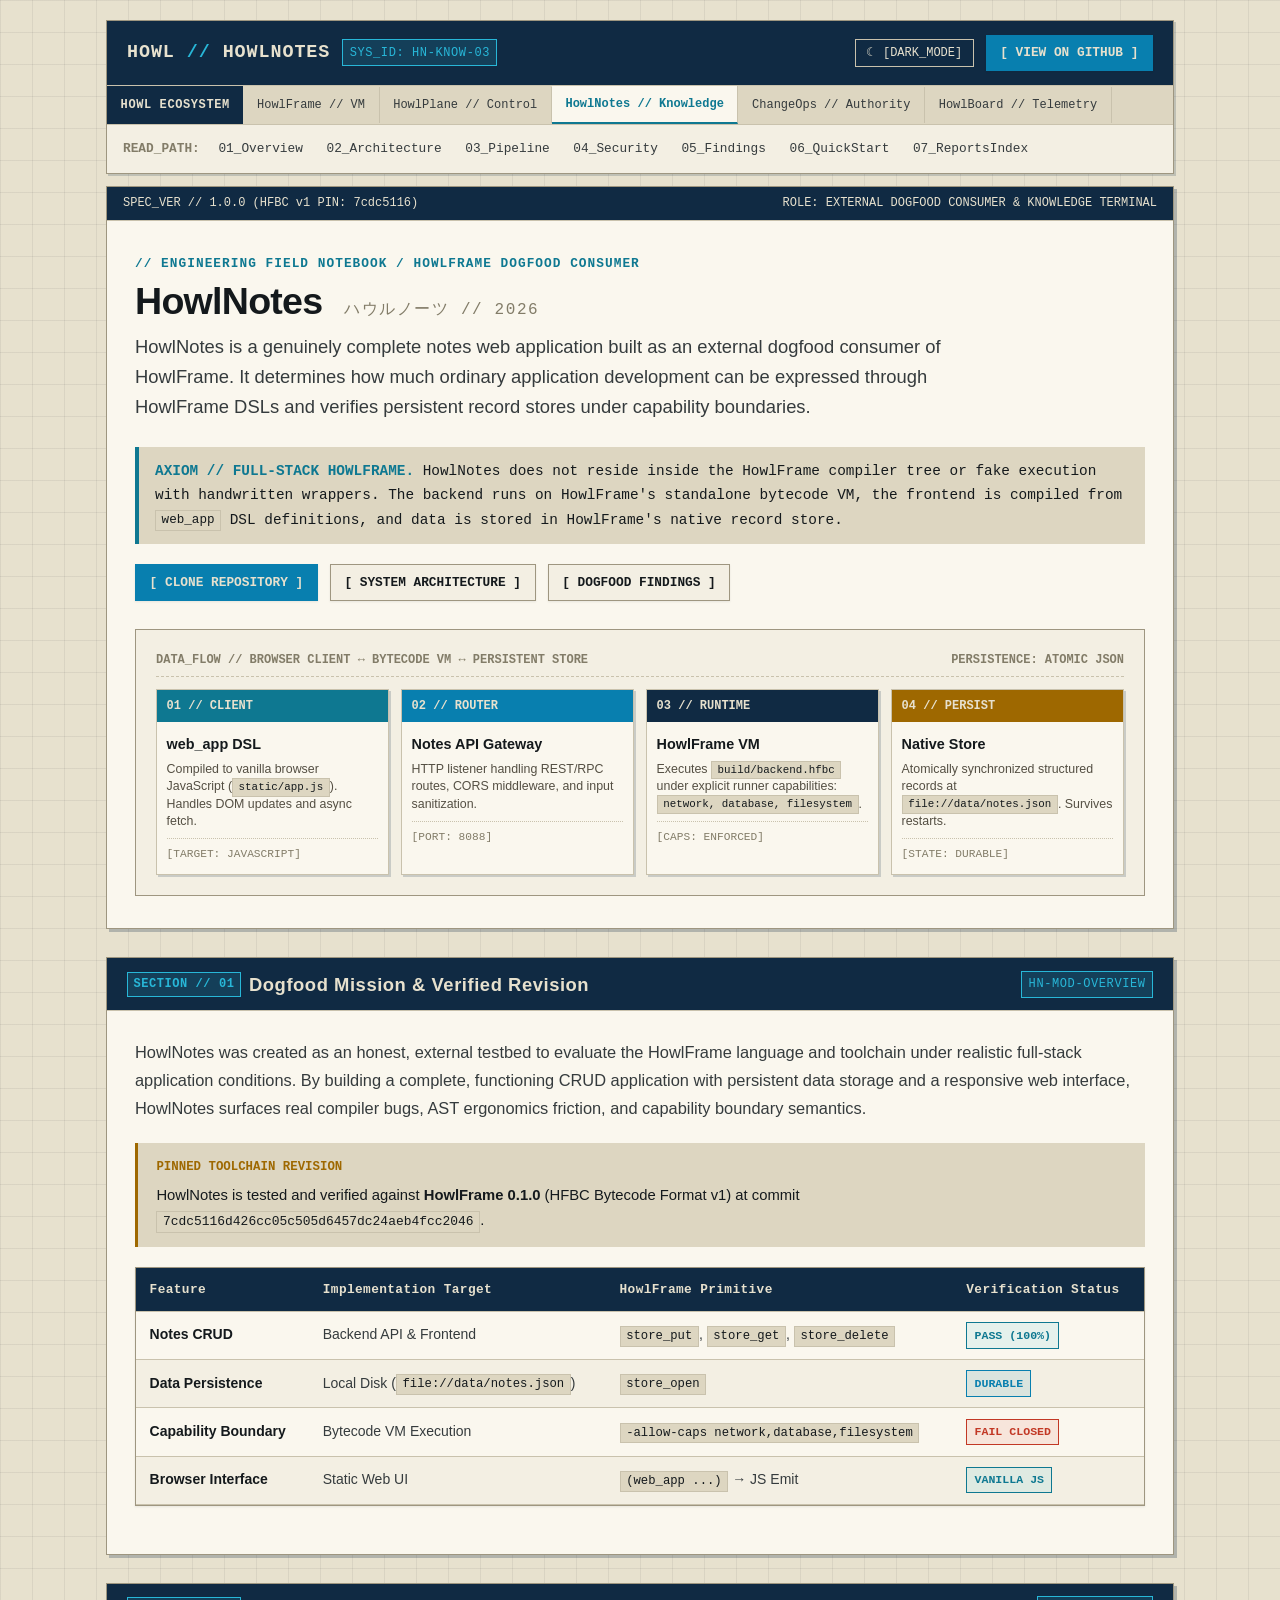
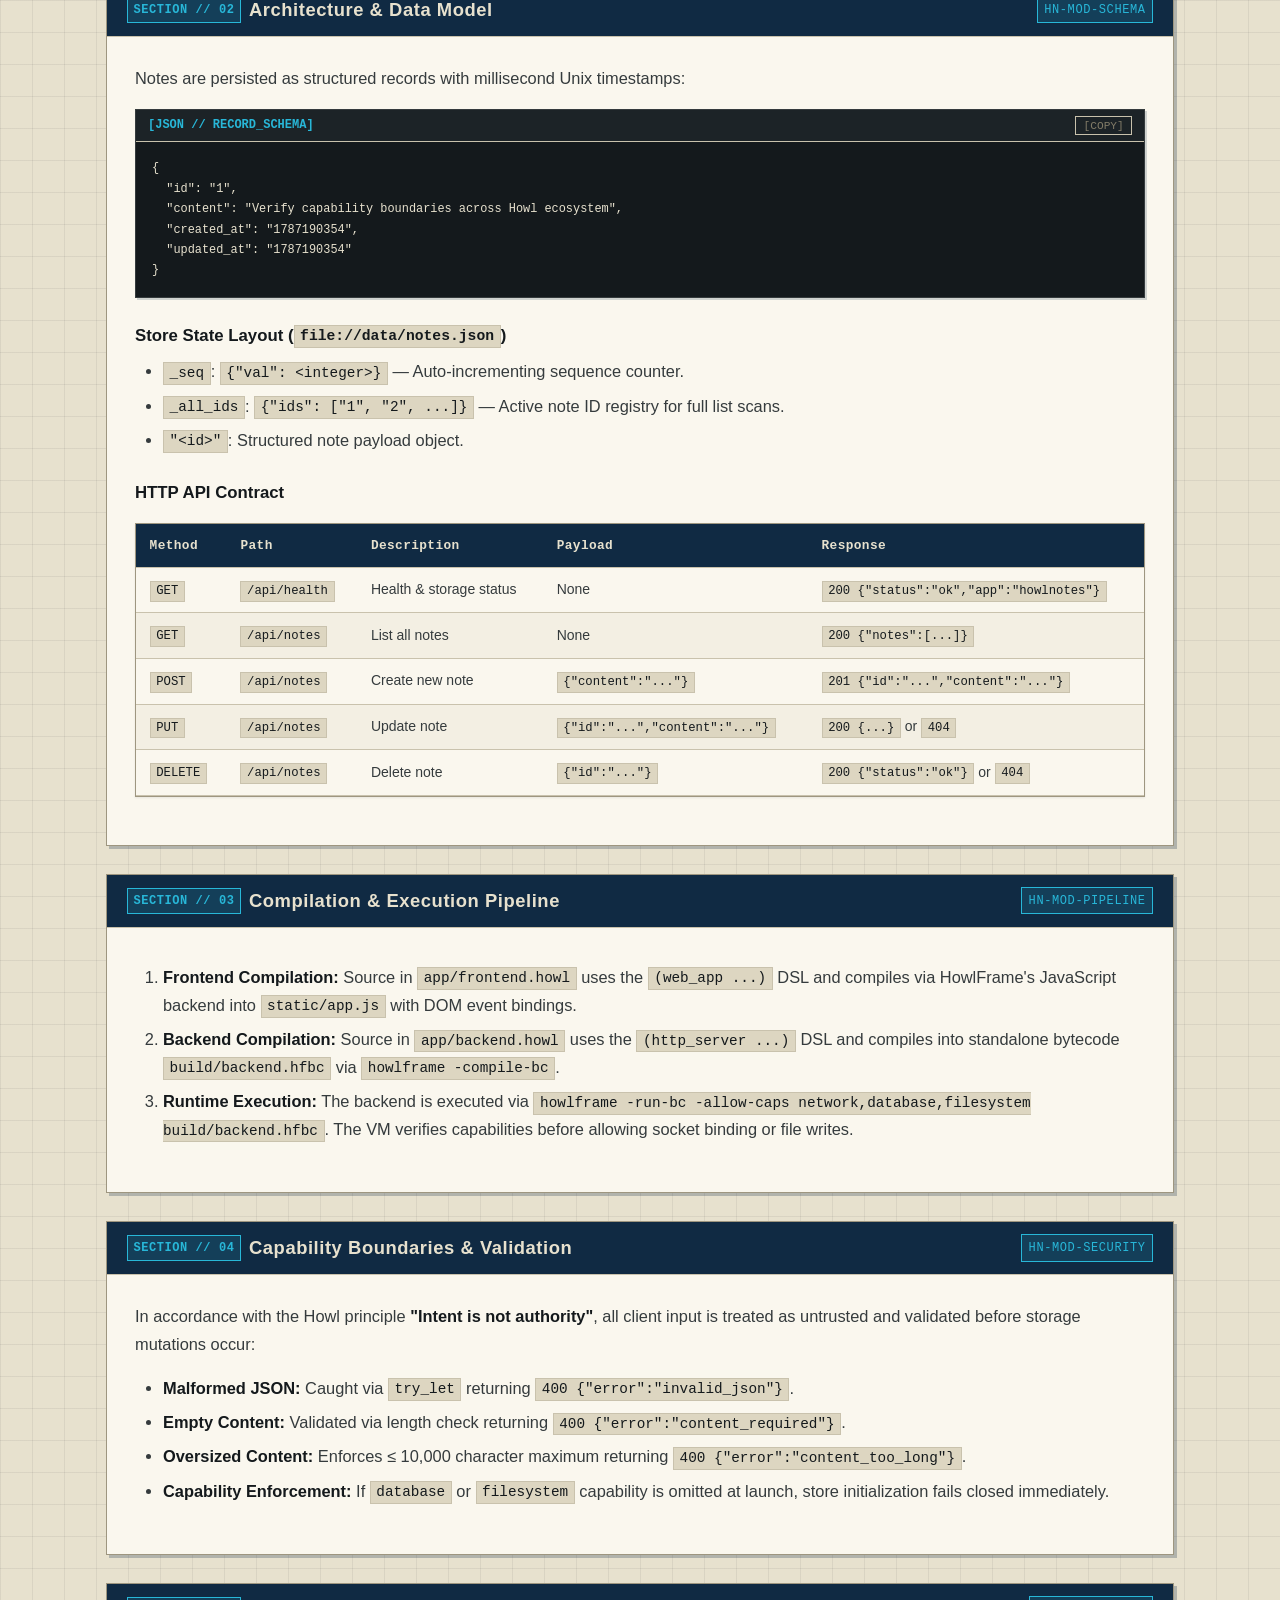
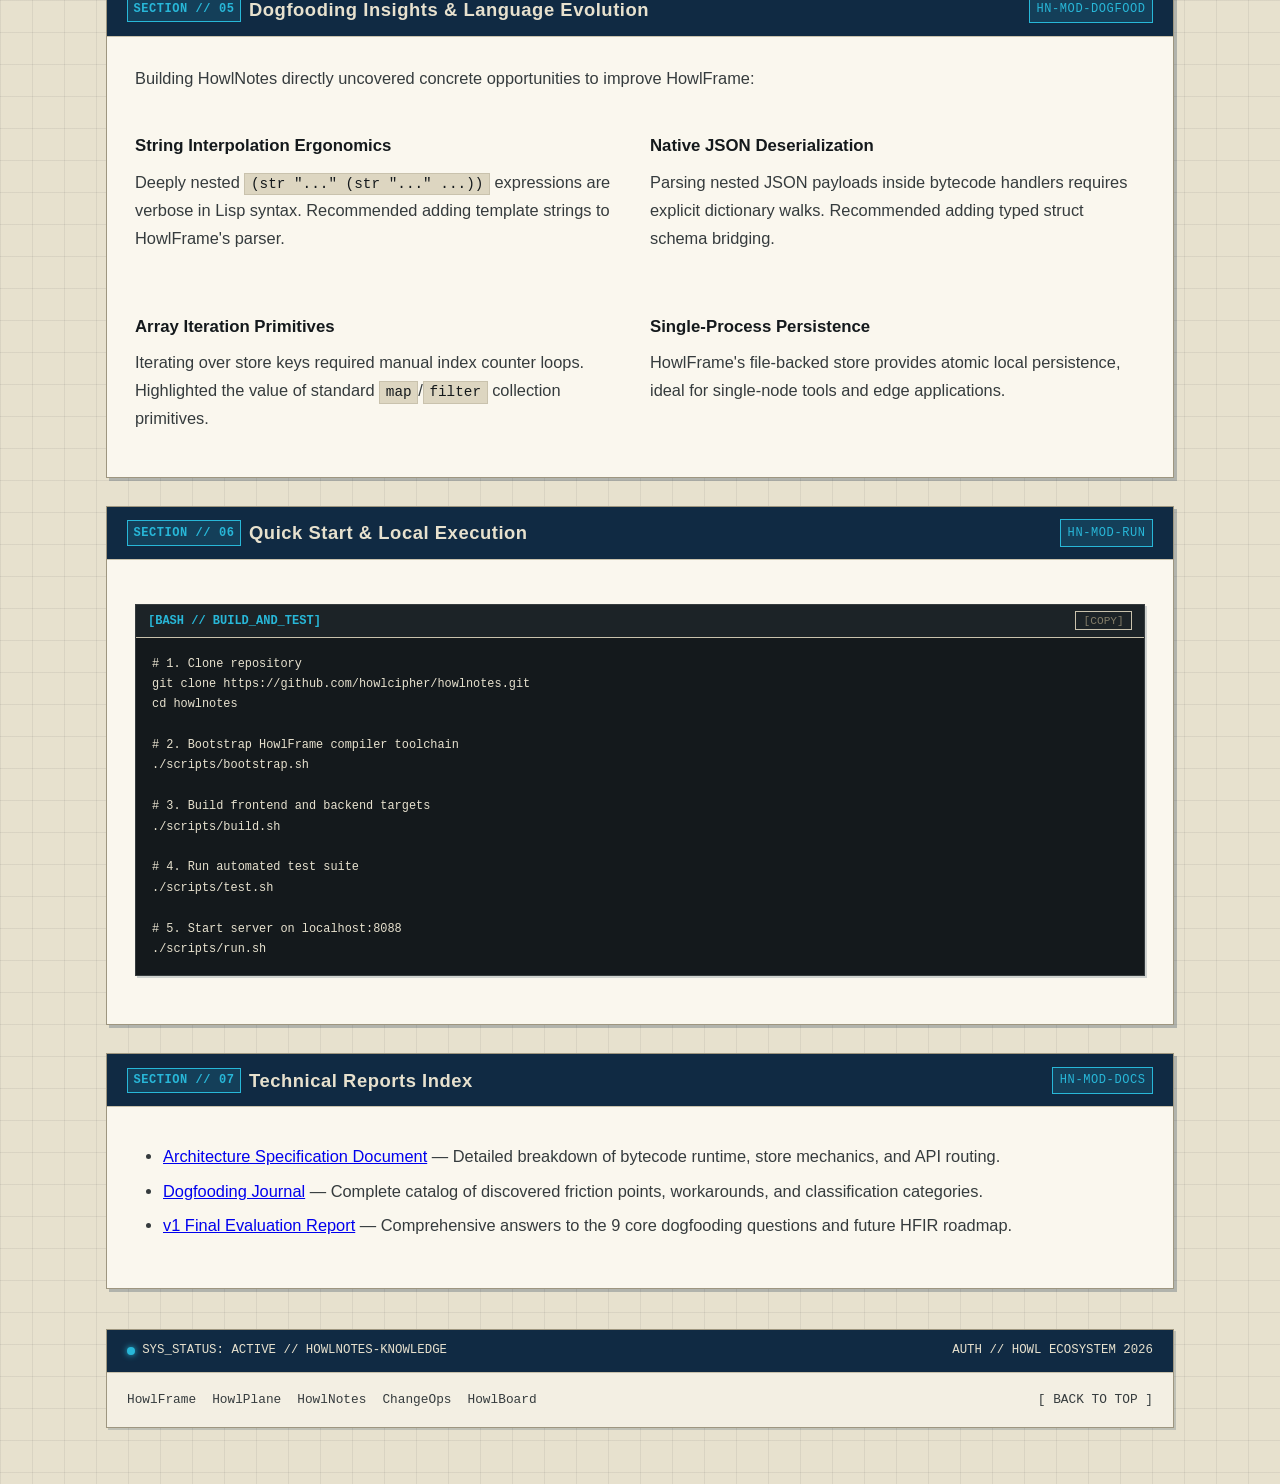
==== docs/index.html @ 86e612a3 "feat(pages): introduce documentation site and social preview with shared visual system" ====
<!DOCTYPE html>
<html lang="en">
<head>
    <meta charset="UTF-8">
    <meta name="viewport" content="width=device-width, initial-scale=1">
    <meta name="description" content="HowlNotes is a complete full-stack notes web application built as an external dogfood consumer of HowlFrame, verifying browser compilation and native persistent record stores.">
    <link rel="canonical" href="https://howlcipher.github.io/howlnotes/">

    <!-- Open Graph Metadata -->
    <meta property="og:type" content="website">
    <meta property="og:site_name" content="HowlNotes">
    <meta property="og:title" content="HowlNotes | Knowledge Notebook &amp; Dogfood Consumer">
    <meta property="og:description" content="A complete full-stack notes web application proving HowlFrame capability boundaries, browser compilation, and native state persistence.">
    <meta property="og:url" content="https://howlcipher.github.io/howlnotes/">
    <meta property="og:image" content="https://howlcipher.github.io/howlnotes/social-preview.png">
    <meta property="og:image:width" content="1200">
    <meta property="og:image:height" content="630">
    <meta property="og:image:alt" content="HowlNotes architecture and knowledge card preview">

    <!-- Twitter Card Metadata -->
    <meta name="twitter:card" content="summary_large_image">
    <meta name="twitter:title" content="HowlNotes | Knowledge Notebook &amp; Dogfood Consumer">
    <meta name="twitter:description" content="A complete full-stack notes web application proving HowlFrame capability boundaries, browser compilation, and native state persistence.">
    <meta name="twitter:image" content="https://howlcipher.github.io/howlnotes/social-preview.png">
    <meta name="twitter:image:alt" content="HowlNotes architecture and knowledge card preview">

    <title>HowlNotes | Knowledge Notebook &amp; HowlFrame Dogfood Consumer</title>
    <link rel="stylesheet" href="style.css">
    <link rel="icon" type="image/svg+xml" href="favicon.svg">
    <link rel="alternate icon" type="image/png" href="favicon.png">
</head>
<body>
    <a class="skip-link" href="#main-content">Skip to main content</a>

    <div class="layout-container">
        <!-- Site Header -->
        <header class="site-header">
            <div class="header-top">
                <div class="header-brand">
                    <a href="https://howlcipher.github.io/howlnotes/" class="brand-sig">HOWL <span>//</span> HOWLNOTES</a>
                    <span class="subsystem-tag">SYS_ID: HN-KNOW-03</span>
                </div>
                <div class="header-actions">
                    <button id="theme-toggle" class="btn-theme-toggle" type="button" aria-pressed="false">
                        <span aria-hidden="true">☾</span> [DARK_MODE]
                    </button>
                    <a href="https://github.com/howlcipher/howlnotes" class="btn-tech btn-tech-primary" target="_blank" rel="noreferrer">
                        [ VIEW ON GITHUB ]
                    </a>
                </div>
            </div>

            <!-- Ecosystem Navigation Strip -->
            <div class="howl-ecosystem-bar" aria-label="Howl Ecosystem Navigation">
                <div class="eco-label">HOWL ECOSYSTEM</div>
                <nav class="eco-nav">
                    <a href="https://howlcipher.github.io/howlframe/" class="eco-link">HowlFrame // VM</a>
                    <a href="https://howlcipher.github.io/howlplane/" class="eco-link">HowlPlane // Control</a>
                    <a href="https://howlcipher.github.io/howlnotes/" class="eco-link active" aria-current="page">HowlNotes // Knowledge</a>
                    <a href="https://howlcipher.github.io/changeops/" class="eco-link">ChangeOps // Authority</a>
                    <a href="https://howlcipher.github.io/howlboard/" class="eco-link">HowlBoard // Telemetry</a>
                </nav>
            </div>

            <!-- In-Page Section Navigation -->
            <nav class="section-nav" aria-label="Page sections">
                <span class="section-nav-label">READ_PATH:</span>
                <a href="#overview">01_Overview</a>
                <a href="#architecture">02_Architecture</a>
                <a href="#pipeline">03_Pipeline</a>
                <a href="#security">04_Security</a>
                <a href="#dogfood">05_Findings</a>
                <a href="#quickstart">06_QuickStart</a>
                <a href="#reports">07_ReportsIndex</a>
            </nav>
        </header>

        <!-- Main Content Surface -->
        <main id="main-content">
            <!-- Hero Panel -->
            <section class="hero-panel" aria-labelledby="main-title">
                <div class="hero-banner">
                    <span>SPEC_VER // 1.0.0 (HFBC v1 PIN: 7cdc5116)</span>
                    <span>ROLE: EXTERNAL DOGFOOD CONSUMER &amp; KNOWLEDGE TERMINAL</span>
                </div>
                <div class="hero-body">
                    <div class="hero-header-block">
                        <p class="hero-kicker">// engineering field notebook / howlframe dogfood consumer</p>
                        <h1 id="main-title" class="hero-title">HowlNotes <span class="jp-sub">ハウルノーツ // 2026</span></h1>
                        <p class="hero-lead">
                            HowlNotes is a genuinely complete notes web application built as an external dogfood consumer of HowlFrame. It determines how much ordinary application development can be expressed through HowlFrame DSLs and verifies persistent record stores under capability boundaries.
                        </p>
                    </div>

                    <div class="axiom-card" role="region" aria-label="Core Philosophy">
                        <strong>AXIOM // FULL-STACK HOWLFRAME.</strong> HowlNotes does not reside inside the HowlFrame compiler tree or fake execution with handwritten wrappers. The backend runs on HowlFrame's standalone bytecode VM, the frontend is compiled from <code>web_app</code> DSL definitions, and data is stored in HowlFrame's native record store.
                    </div>

                    <div class="hero-actions">
                        <a href="https://github.com/howlcipher/howlnotes" class="btn-tech btn-tech-primary" target="_blank" rel="noreferrer">
                            [ CLONE REPOSITORY ]
                        </a>
                        <a href="#architecture" class="btn-tech">
                            [ SYSTEM ARCHITECTURE ]
                        </a>
                        <a href="#dogfood" class="btn-tech">
                            [ DOGFOOD FINDINGS ]
                        </a>
                    </div>

                    <!-- Hero Architecture Diagram -->
                    <div class="hero-diagram-wrap" aria-label="HowlNotes Full-Stack Architecture">
                        <div class="diagram-header">
                            <span>DATA_FLOW // BROWSER CLIENT ↔ BYTECODE VM ↔ PERSISTENT STORE</span>
                            <span>PERSISTENCE: ATOMIC JSON</span>
                        </div>
                        <div class="signal-grid">
                            <div class="notebook-step step-client">
                                <div class="nb-header">01 // CLIENT</div>
                                <div class="nb-body">
                                    <div class="nb-title">web_app DSL</div>
                                    <div class="nb-desc">Compiled to vanilla browser JavaScript (<code>static/app.js</code>). Handles DOM updates and async fetch.</div>
                                    <div class="nb-tag">[TARGET: JAVASCRIPT]</div>
                                </div>
                            </div>
                            <div class="notebook-step step-router">
                                <div class="nb-header">02 // ROUTER</div>
                                <div class="nb-body">
                                    <div class="nb-title">Notes API Gateway</div>
                                    <div class="nb-desc">HTTP listener handling REST/RPC routes, CORS middleware, and input sanitization.</div>
                                    <div class="nb-tag">[PORT: 8088]</div>
                                </div>
                            </div>
                            <div class="notebook-step step-runtime">
                                <div class="nb-header">03 // RUNTIME</div>
                                <div class="nb-body">
                                    <div class="nb-title">HowlFrame VM</div>
                                    <div class="nb-desc">Executes <code>build/backend.hfbc</code> under explicit runner capabilities: <code>network, database, filesystem</code>.</div>
                                    <div class="nb-tag">[CAPS: ENFORCED]</div>
                                </div>
                            </div>
                            <div class="notebook-step step-store">
                                <div class="nb-header">04 // PERSIST</div>
                                <div class="nb-body">
                                    <div class="nb-title">Native Store</div>
                                    <div class="nb-desc">Atomically synchronized structured records at <code>file://data/notes.json</code>. Survives restarts.</div>
                                    <div class="nb-tag">[STATE: DURABLE]</div>
                                </div>
                            </div>
                        </div>
                    </div>
                </div>
            </section>

            <!-- 01 Overview -->
            <section id="overview" class="tech-panel">
                <div class="tech-header">
                    <h2><span class="sec-id">SECTION // 01</span> Dogfood Mission &amp; Verified Revision</h2>
                    <span class="subsystem-tag">HN-MOD-OVERVIEW</span>
                </div>
                <div class="tech-body">
                    <p>
                        HowlNotes was created as an honest, external testbed to evaluate the HowlFrame language and toolchain under realistic full-stack application conditions. By building a complete, functioning CRUD application with persistent data storage and a responsive web interface, HowlNotes surfaces real compiler bugs, AST ergonomics friction, and capability boundary semantics.
                    </p>

                    <div class="side-note">
                        <div class="side-note-title">Pinned Toolchain Revision</div>
                        HowlNotes is tested and verified against <strong>HowlFrame 0.1.0</strong> (HFBC Bytecode Format v1) at commit <code>7cdc5116d426cc05c505d6457dc24aeb4fcc2046</code>.
                    </div>

                    <div class="table-wrap">
                        <table>
                            <thead>
                                <tr>
                                    <th>Feature</th>
                                    <th>Implementation Target</th>
                                    <th>HowlFrame Primitive</th>
                                    <th>Verification Status</th>
                                </tr>
                            </thead>
                            <tbody>
                                <tr>
                                    <td><strong>Notes CRUD</strong></td>
                                    <td>Backend API &amp; Frontend</td>
                                    <td><code>store_put</code>, <code>store_get</code>, <code>store_delete</code></td>
                                    <td><span class="chip chip-pass">PASS (100%)</span></td>
                                </tr>
                                <tr>
                                    <td><strong>Data Persistence</strong></td>
                                    <td>Local Disk (<code>file://data/notes.json</code>)</td>
                                    <td><code>store_open</code></td>
                                    <td><span class="chip chip-allow">DURABLE</span></td>
                                </tr>
                                <tr>
                                    <td><strong>Capability Boundary</strong></td>
                                    <td>Bytecode VM Execution</td>
                                    <td><code>-allow-caps network,database,filesystem</code></td>
                                    <td><span class="chip chip-deny">FAIL CLOSED</span></td>
                                </tr>
                                <tr>
                                    <td><strong>Browser Interface</strong></td>
                                    <td>Static Web UI</td>
                                    <td><code>(web_app ...)</code> &rarr; JS Emit</td>
                                    <td><span class="chip chip-cyan">VANILLA JS</span></td>
                                </tr>
                            </tbody>
                        </table>
                    </div>
                </div>
            </section>

            <!-- 02 Architecture -->
            <section id="architecture" class="tech-panel">
                <div class="tech-header">
                    <h2><span class="sec-id">SECTION // 02</span> Architecture &amp; Data Model</h2>
                    <span class="subsystem-tag">HN-MOD-SCHEMA</span>
                </div>
                <div class="tech-body">
                    <p>Notes are persisted as structured records with millisecond Unix timestamps:</p>

                    <div class="code-container">
                        <div class="code-header">
                            <span class="code-title">[JSON // RECORD_SCHEMA]</span>
                            <button class="btn-copy" type="button">[COPY]</button>
                        </div>
                        <pre><code>{
  "id": "1",
  "content": "Verify capability boundaries across Howl ecosystem",
  "created_at": "1787190354",
  "updated_at": "1787190354"
}</code></pre>
                    </div>

                    <h3>Store State Layout (<code>file://data/notes.json</code>)</h3>
                    <ul>
                        <li><code>_seq</code>: <code>{"val": &lt;integer&gt;}</code> &mdash; Auto-incrementing sequence counter.</li>
                        <li><code>_all_ids</code>: <code>{"ids": ["1", "2", ...]}</code> &mdash; Active note ID registry for full list scans.</li>
                        <li><code>"&lt;id&gt;"</code>: Structured note payload object.</li>
                    </ul>

                    <h3>HTTP API Contract</h3>
                    <div class="table-wrap">
                        <table>
                            <thead>
                                <tr>
                                    <th>Method</th>
                                    <th>Path</th>
                                    <th>Description</th>
                                    <th>Payload</th>
                                    <th>Response</th>
                                </tr>
                            </thead>
                            <tbody>
                                <tr>
                                    <td><code>GET</code></td>
                                    <td><code>/api/health</code></td>
                                    <td>Health &amp; storage status</td>
                                    <td>None</td>
                                    <td><code>200 {"status":"ok","app":"howlnotes"}</code></td>
                                </tr>
                                <tr>
                                    <td><code>GET</code></td>
                                    <td><code>/api/notes</code></td>
                                    <td>List all notes</td>
                                    <td>None</td>
                                    <td><code>200 {"notes":[...]}</code></td>
                                </tr>
                                <tr>
                                    <td><code>POST</code></td>
                                    <td><code>/api/notes</code></td>
                                    <td>Create new note</td>
                                    <td><code>{"content":"..."}</code></td>
                                    <td><code>201 {"id":"...","content":"..."}</code></td>
                                </tr>
                                <tr>
                                    <td><code>PUT</code></td>
                                    <td><code>/api/notes</code></td>
                                    <td>Update note</td>
                                    <td><code>{"id":"...","content":"..."}</code></td>
                                    <td><code>200 {...}</code> or <code>404</code></td>
                                </tr>
                                <tr>
                                    <td><code>DELETE</code></td>
                                    <td><code>/api/notes</code></td>
                                    <td>Delete note</td>
                                    <td><code>{"id":"..."}</code></td>
                                    <td><code>200 {"status":"ok"}</code> or <code>404</code></td>
                                </tr>
                            </tbody>
                        </table>
                    </div>
                </div>
            </section>

            <!-- 03 Pipeline -->
            <section id="pipeline" class="tech-panel">
                <div class="tech-header">
                    <h2><span class="sec-id">SECTION // 03</span> Compilation &amp; Execution Pipeline</h2>
                    <span class="subsystem-tag">HN-MOD-PIPELINE</span>
                </div>
                <div class="tech-body">
                    <ol>
                        <li>
                            <strong>Frontend Compilation:</strong> Source in <code>app/frontend.howl</code> uses the <code>(web_app ...)</code> DSL and compiles via HowlFrame's JavaScript backend into <code>static/app.js</code> with DOM event bindings.
                        </li>
                        <li>
                            <strong>Backend Compilation:</strong> Source in <code>app/backend.howl</code> uses the <code>(http_server ...)</code> DSL and compiles into standalone bytecode <code>build/backend.hfbc</code> via <code>howlframe -compile-bc</code>.
                        </li>
                        <li>
                            <strong>Runtime Execution:</strong> The backend is executed via <code>howlframe -run-bc -allow-caps network,database,filesystem build/backend.hfbc</code>. The VM verifies capabilities before allowing socket binding or file writes.
                        </li>
                    </ol>
                </div>
            </section>

            <!-- 04 Security -->
            <section id="security" class="tech-panel">
                <div class="tech-header">
                    <h2><span class="sec-id">SECTION // 04</span> Capability Boundaries &amp; Validation</h2>
                    <span class="subsystem-tag">HN-MOD-SECURITY</span>
                </div>
                <div class="tech-body">
                    <p>
                        In accordance with the Howl principle <strong>"Intent is not authority"</strong>, all client input is treated as untrusted and validated before storage mutations occur:
                    </p>
                    <ul>
                        <li><strong>Malformed JSON:</strong> Caught via <code>try_let</code> returning <code>400 {"error":"invalid_json"}</code>.</li>
                        <li><strong>Empty Content:</strong> Validated via length check returning <code>400 {"error":"content_required"}</code>.</li>
                        <li><strong>Oversized Content:</strong> Enforces &le; 10,000 character maximum returning <code>400 {"error":"content_too_long"}</code>.</li>
                        <li><strong>Capability Enforcement:</strong> If <code>database</code> or <code>filesystem</code> capability is omitted at launch, store initialization fails closed immediately.</li>
                    </ul>
                </div>
            </section>

            <!-- 05 Findings -->
            <section id="dogfood" class="tech-panel">
                <div class="tech-header">
                    <h2><span class="sec-id">SECTION // 05</span> Dogfooding Insights &amp; Language Evolution</h2>
                    <span class="subsystem-tag">HN-MOD-DOGFOOD</span>
                </div>
                <div class="tech-body">
                    <p>
                        Building HowlNotes directly uncovered concrete opportunities to improve HowlFrame:
                    </p>
                    <div class="grid-2col">
                        <div>
                            <h3>String Interpolation Ergonomics</h3>
                            <p>Deeply nested <code>(str "..." (str "..." ...))</code> expressions are verbose in Lisp syntax. Recommended adding template strings to HowlFrame's parser.</p>
                        </div>
                        <div>
                            <h3>Native JSON Deserialization</h3>
                            <p>Parsing nested JSON payloads inside bytecode handlers requires explicit dictionary walks. Recommended adding typed struct schema bridging.</p>
                        </div>
                        <div>
                            <h3>Array Iteration Primitives</h3>
                            <p>Iterating over store keys required manual index counter loops. Highlighted the value of standard <code>map</code>/<code>filter</code> collection primitives.</p>
                        </div>
                        <div>
                            <h3>Single-Process Persistence</h3>
                            <p>HowlFrame's file-backed store provides atomic local persistence, ideal for single-node tools and edge applications.</p>
                        </div>
                    </div>
                </div>
            </section>

            <!-- 06 Quick Start -->
            <section id="quickstart" class="tech-panel">
                <div class="tech-header">
                    <h2><span class="sec-id">SECTION // 06</span> Quick Start &amp; Local Execution</h2>
                    <span class="subsystem-tag">HN-MOD-RUN</span>
                </div>
                <div class="tech-body">
                    <div class="code-container">
                        <div class="code-header">
                            <span class="code-title">[BASH // BUILD_AND_TEST]</span>
                            <button class="btn-copy" type="button">[COPY]</button>
                        </div>
                        <pre><code># 1. Clone repository
git clone https://github.com/howlcipher/howlnotes.git
cd howlnotes

# 2. Bootstrap HowlFrame compiler toolchain
./scripts/bootstrap.sh

# 3. Build frontend and backend targets
./scripts/build.sh

# 4. Run automated test suite
./scripts/test.sh

# 5. Start server on localhost:8088
./scripts/run.sh</code></pre>
                    </div>
                </div>
            </section>

            <!-- 07 Reports Index -->
            <section id="reports" class="tech-panel">
                <div class="tech-header">
                    <h2><span class="sec-id">SECTION // 07</span> Technical Reports Index</h2>
                    <span class="subsystem-tag">HN-MOD-DOCS</span>
                </div>
                <div class="tech-body">
                    <ul>
                        <li><a href="https://github.com/howlcipher/howlnotes/blob/main/docs/ARCHITECTURE.md" target="_blank" rel="noreferrer">Architecture Specification Document</a> &mdash; Detailed breakdown of bytecode runtime, store mechanics, and API routing.</li>
                        <li><a href="https://github.com/howlcipher/howlnotes/blob/main/docs/DOGFOOD.md" target="_blank" rel="noreferrer">Dogfooding Journal</a> &mdash; Complete catalog of discovered friction points, workarounds, and classification categories.</li>
                        <li><a href="https://github.com/howlcipher/howlnotes/blob/main/docs/V1_REPORT.md" target="_blank" rel="noreferrer">v1 Final Evaluation Report</a> &mdash; Comprehensive answers to the 9 core dogfooding questions and future HFIR roadmap.</li>
                    </ul>
                </div>
            </section>
        </main>

        <!-- Site Footer -->
        <footer class="site-footer">
            <div class="footer-telemetry">
                <div class="status-indicator">
                    <span class="status-dot" aria-hidden="true"></span>
                    <span>SYS_STATUS: ACTIVE // HOWLNOTES-KNOWLEDGE</span>
                </div>
                <div>AUTH // HOWL ECOSYSTEM 2026</div>
            </div>
            <div class="footer-links">
                <nav class="footer-nav" aria-label="Ecosystem Links">
                    <a href="https://howlcipher.github.io/howlframe/">HowlFrame</a>
                    <a href="https://howlcipher.github.io/howlplane/">HowlPlane</a>
                    <a href="https://howlcipher.github.io/howlnotes/">HowlNotes</a>
                    <a href="https://howlcipher.github.io/changeops/">ChangeOps</a>
                    <a href="https://howlcipher.github.io/howlboard/">HowlBoard</a>
                </nav>
                <a href="#main-content">[ BACK TO TOP ]</a>
            </div>
        </footer>
    </div>

    <script src="script.js"></script>
</body>
</html>
---- docs/style.css ----
/* ==========================================================================
   HOWL ECOSYSTEM // SHARED VISUAL SYSTEM
   Project: HOWLNOTES (Engineering Knowledge Notebook & Dogfood Consumer)
   Design Language: 2026 Science SARU / Ghost in the Shell Retro-Futurist Industrial
   Theme: Technical Field Notebook meets Futuristic Knowledge Terminal.
          Spacious documentation, warm Shell White surface, Cyan data links,
          Navy structural headers, Amber side-note accents.
   ========================================================================== */

:root {
  /* Core Howl Primitive Palette */
  --howl-near-black: #14191C;
  --howl-gunmetal:   #353B3D;
  --howl-navy:       #102A43;

  --howl-blue:       #087FAF;
  --howl-cyan:       #28B7D8;

  --howl-red:        #D94732;
  --howl-magenta:    #E21D68;
  --howl-amber:      #F2A91B;

  --howl-shell:      #E7E1CE;
  --howl-khaki:      #827C68;

  /* Typography */
  --font-sans: -apple-system, BlinkMacSystemFont, "Segoe UI", Roboto, "Helvetica Neue", Arial, sans-serif;
  --font-mono: "SF Mono", "Cascadia Code", "Source Code Pro", Menlo, Monaco, Consolas, "Liberation Mono", monospace;

  /* Light Theme (Default: warm field notebook shell) */
  --bg-primary:        #E7E1CE;
  --bg-surface:        #F3EFE3;
  --bg-sunken:         #DDD6C1;
  --bg-panel:          #FAF7EE;
  --bg-header-band:    #102A43;
  --bg-code:           #14191C;
  --bg-code-header:    #1C2327;
  --bg-note:           #FAF6E9;

  --text-primary:      #14191C;
  --text-secondary:    #353B3D;
  --text-muted:        #544F43;
  --text-dim:          #827C68;
  --text-on-dark:      #E7E1CE;
  --text-code:         #E7E1CE;

  --border-subtle:     #C9C2AD;
  --border-medium:     #9E9680;
  --border-strong:     #102A43;
  --border-tech:       #353B3D;

  --color-cyan:        #0E7891;
  --color-cyan-chip:   #28B7D8;
  --color-blue:        #087FAF;
  --color-red:         #C23825;
  --color-red-chip:    #D94732;
  --color-magenta:     #C41256;
  --color-amber:       #9E6800;
  --color-amber-chip:  #F2A91B;
  --color-navy:        #102A43;
  --color-khaki:       #827C68;

  --shadow-flat:       0 1px 2px rgba(20, 25, 28, 0.08);
  --shadow-tech:       2px 2px 0px rgba(16, 42, 67, 0.18);
  --shadow-panel:      3px 3px 0px rgba(16, 42, 67, 0.25);

  --grid-line:         rgba(53, 59, 61, 0.08);
}

[data-theme="dark"] {
  --bg-primary:        #14191C;
  --bg-surface:        #1B2226;
  --bg-sunken:         #0E1214;
  --bg-panel:          #1F282D;
  --bg-header-band:    #102A43;
  --bg-code:           #0E1214;
  --bg-code-header:    #161E22;
  --bg-note:           #1A2429;

  --text-primary:      #E7E1CE;
  --text-secondary:    #B8B19E;
  --text-muted:        #827C68;
  --text-dim:          #59666E;
  --text-on-dark:      #E7E1CE;
  --text-code:         #E7E1CE;

  --border-subtle:     #283339;
  --border-medium:     #3D4D56;
  --border-strong:     #28B7D8;
  --border-tech:       #087FAF;

  --color-cyan:        #28B7D8;
  --color-cyan-chip:   #28B7D8;
  --color-blue:        #087FAF;
  --color-red:         #D94732;
  --color-red-chip:    #D94732;
  --color-magenta:     #E21D68;
  --color-amber:       #F2A91B;
  --color-amber-chip:  #F2A91B;
  --color-navy:        #1B3F63;
  --color-khaki:       #827C68;

  --shadow-flat:       0 1px 3px rgba(0, 0, 0, 0.5);
  --shadow-tech:       2px 2px 0px rgba(0, 0, 0, 0.6);
  --shadow-panel:      3px 3px 0px rgba(0, 0, 0, 0.7);

  --grid-line:         rgba(231, 225, 206, 0.04);
}

/* ==========================================================================
   BASE & RESET
   ========================================================================== */

* {
  box-sizing: border-box;
  margin: 0;
  padding: 0;
}

html {
  font-size: 16px;
  scroll-behavior: smooth;
}

body {
  background-color: var(--bg-primary);
  color: var(--text-primary);
  font-family: var(--font-sans);
  font-size: 1.025rem;
  line-height: 1.7;
  background-image: 
    linear-gradient(var(--grid-line) 1px, transparent 1px),
    linear-gradient(90deg, var(--grid-line) 1px, transparent 1px);
  background-size: 32px 32px;
  min-height: 100vh;
  -webkit-font-smoothing: antialiased;
}

.skip-link {
  position: absolute;
  top: -9999px;
  left: 1rem;
  background: var(--color-blue);
  color: var(--text-on-dark);
  padding: 0.75rem 1.25rem;
  font-family: var(--font-mono);
  font-size: 0.875rem;
  font-weight: 700;
  z-index: 1000;
  text-decoration: none;
  border: 1px solid var(--howl-shell);
}
.skip-link:focus {
  top: 1rem;
}

:focus-visible {
  outline: 2px solid var(--color-cyan);
  outline-offset: 2px;
}

.layout-container {
  max-width: 1100px;
  margin: 0 auto;
  padding: 1.25rem 1rem 3.5rem 1rem;
}

/* ==========================================================================
   HEADER & ECOSYSTEM BAR
   ========================================================================== */

.site-header {
  border: 1px solid var(--border-medium);
  background: var(--bg-panel);
  box-shadow: var(--shadow-tech);
  margin-bottom: 0.75rem;
}

.header-top {
  display: flex;
  justify-content: space-between;
  align-items: center;
  padding: 0.85rem 1.25rem;
  background: var(--bg-header-band);
  color: var(--text-on-dark);
  border-bottom: 1px solid var(--border-subtle);
  flex-wrap: wrap;
  gap: 0.75rem;
}

.header-brand {
  display: flex;
  align-items: center;
  gap: 0.75rem;
}

.brand-sig {
  font-family: var(--font-mono);
  font-weight: 700;
  font-size: 1.15rem;
  letter-spacing: 0.05em;
  color: var(--howl-shell);
  text-decoration: none;
}

.brand-sig span {
  color: var(--howl-cyan);
}

.subsystem-tag {
  font-family: var(--font-mono);
  font-size: 0.75rem;
  background: rgba(40, 183, 216, 0.15);
  color: var(--howl-cyan);
  border: 1px solid var(--howl-cyan);
  padding: 0.15rem 0.4rem;
  letter-spacing: 0.05em;
}

.header-actions {
  display: flex;
  align-items: center;
  gap: 0.75rem;
}

.btn-tech {
  display: inline-flex;
  align-items: center;
  gap: 0.4rem;
  font-family: var(--font-mono);
  font-size: 0.8rem;
  font-weight: 700;
  padding: 0.4rem 0.85rem;
  background: var(--bg-surface);
  color: var(--text-primary);
  border: 1px solid var(--border-medium);
  text-decoration: none;
  cursor: pointer;
  box-shadow: var(--shadow-flat);
  transition: background 0.15s, border-color 0.15s;
}

.btn-tech:hover {
  background: var(--bg-primary);
  border-color: var(--color-blue);
}

.btn-tech-primary {
  background: var(--color-blue);
  color: var(--howl-shell);
  border-color: var(--color-blue);
}
.btn-tech-primary:hover {
  background: #066992;
  border-color: var(--howl-cyan);
}

.btn-theme-toggle {
  background: transparent;
  color: var(--howl-shell);
  border: 1px solid var(--border-subtle);
  font-family: var(--font-mono);
  font-size: 0.75rem;
  padding: 0.35rem 0.65rem;
  cursor: pointer;
  display: inline-flex;
  align-items: center;
  gap: 0.35rem;
}
.btn-theme-toggle:hover {
  border-color: var(--howl-cyan);
  color: var(--howl-cyan);
}

/* Ecosystem Bar */
.howl-ecosystem-bar {
  display: flex;
  align-items: stretch;
  background: var(--bg-sunken);
  border-bottom: 1px solid var(--border-subtle);
  overflow-x: auto;
  font-family: var(--font-mono);
  font-size: 0.75rem;
  white-space: nowrap;
}

.eco-label {
  padding: 0.5rem 0.85rem;
  background: var(--howl-navy);
  color: var(--howl-shell);
  font-weight: 700;
  display: flex;
  align-items: center;
  letter-spacing: 0.05em;
}

.eco-nav {
  display: flex;
  align-items: center;
  flex: 1;
}

.eco-link {
  padding: 0.5rem 0.85rem;
  color: var(--text-secondary);
  text-decoration: none;
  border-right: 1px solid var(--border-subtle);
  transition: background 0.15s, color 0.15s;
}

.eco-link:hover {
  background: var(--bg-surface);
  color: var(--text-primary);
}

.eco-link.active {
  background: var(--bg-panel);
  color: var(--color-cyan);
  font-weight: 700;
  border-bottom: 2px solid var(--color-cyan);
}

/* Section Navigation */
.section-nav {
  display: flex;
  align-items: center;
  gap: 0.35rem;
  padding: 0.5rem 1rem;
  background: var(--bg-surface);
  overflow-x: auto;
  font-family: var(--font-mono);
  font-size: 0.8rem;
  flex-wrap: wrap;
}

.section-nav-label {
  font-weight: 700;
  color: var(--text-dim);
  margin-right: 0.25rem;
}

.section-nav a {
  color: var(--text-secondary);
  text-decoration: none;
  padding: 0.25rem 0.5rem;
  border: 1px solid transparent;
  transition: all 0.15s;
}

.section-nav a:hover {
  background: var(--bg-panel);
  border-color: var(--border-medium);
  color: var(--color-blue);
}

/* ==========================================================================
   HERO PANEL
   ========================================================================== */

.hero-panel {
  background: var(--bg-panel);
  border: 1px solid var(--border-medium);
  box-shadow: var(--shadow-panel);
  margin-bottom: 1.75rem;
  position: relative;
}

.hero-banner {
  background: var(--bg-header-band);
  color: var(--text-on-dark);
  padding: 0.4rem 1rem;
  font-family: var(--font-mono);
  font-size: 0.75rem;
  display: flex;
  justify-content: space-between;
  border-bottom: 1px solid var(--border-subtle);
  flex-wrap: wrap;
}

.hero-body {
  padding: 2rem 1.75rem;
}

.hero-header-block {
  margin-bottom: 1.5rem;
}

.hero-kicker {
  font-family: var(--font-mono);
  font-size: 0.8rem;
  color: var(--color-cyan);
  font-weight: 700;
  letter-spacing: 0.08em;
  margin-bottom: 0.35rem;
  text-transform: uppercase;
}

.hero-title {
  font-size: 2.35rem;
  font-weight: 800;
  letter-spacing: -0.02em;
  color: var(--text-primary);
  line-height: 1.15;
  margin-bottom: 0.5rem;
}

.hero-title .jp-sub {
  font-size: 1rem;
  font-weight: 400;
  font-family: var(--font-mono);
  color: var(--text-dim);
  margin-left: 0.75rem;
  letter-spacing: 0.1em;
}

.hero-lead {
  font-size: 1.15rem;
  line-height: 1.65;
  color: var(--text-secondary);
  max-width: 860px;
  margin-bottom: 1rem;
}

.axiom-card {
  border-left: 4px solid var(--color-cyan);
  background: var(--bg-sunken);
  padding: 0.75rem 1rem;
  font-family: var(--font-mono);
  font-size: 0.9rem;
  margin-bottom: 1.25rem;
}

.axiom-card strong {
  color: var(--color-cyan);
}

.hero-actions {
  display: flex;
  gap: 0.75rem;
  flex-wrap: wrap;
  margin-bottom: 1.75rem;
}

/* Notebook Architecture Diagram */
.hero-diagram-wrap {
  border: 1px solid var(--border-medium);
  background: var(--bg-surface);
  padding: 1.25rem;
  margin-top: 1rem;
}

.diagram-header {
  display: flex;
  justify-content: space-between;
  font-family: var(--font-mono);
  font-size: 0.75rem;
  font-weight: 700;
  color: var(--text-dim);
  margin-bottom: 0.75rem;
  border-bottom: 1px dashed var(--border-subtle);
  padding-bottom: 0.4rem;
}

.signal-grid {
  display: grid;
  grid-template-columns: repeat(4, 1fr);
  gap: 0.75rem;
}

.notebook-step {
  background: var(--bg-panel);
  border: 1px solid var(--border-subtle);
  box-shadow: var(--shadow-tech);
  display: flex;
  flex-direction: column;
}

.nb-header {
  padding: 0.35rem 0.6rem;
  font-family: var(--font-mono);
  font-size: 0.75rem;
  font-weight: 700;
  color: var(--howl-shell);
  background: var(--howl-navy);
}

.step-client  .nb-header { background: var(--color-cyan); }
.step-router  .nb-header { background: var(--color-blue); }
.step-runtime .nb-header { background: var(--howl-navy); }
.step-store   .nb-header { background: var(--color-amber); }

.nb-body {
  padding: 0.65rem 0.6rem;
  font-size: 0.85rem;
  flex: 1;
}

.nb-title {
  font-weight: 700;
  color: var(--text-primary);
  margin-bottom: 0.25rem;
  font-size: 0.9rem;
}

.nb-desc {
  font-size: 0.775rem;
  color: var(--text-muted);
  line-height: 1.4;
}

.nb-tag {
  margin-top: 0.5rem;
  font-family: var(--font-mono);
  font-size: 0.7rem;
  color: var(--text-dim);
  border-top: 1px dotted var(--border-subtle);
  padding-top: 0.35rem;
}

/* ==========================================================================
   TECHNICAL CONTENT PANELS & SECTIONS
   ========================================================================== */

.tech-panel {
  background: var(--bg-panel);
  border: 1px solid var(--border-medium);
  box-shadow: var(--shadow-panel);
  margin-bottom: 1.75rem;
}

.tech-header {
  background: var(--bg-header-band);
  color: var(--text-on-dark);
  padding: 0.65rem 1.25rem;
  display: flex;
  justify-content: space-between;
  align-items: center;
  border-bottom: 1px solid var(--border-subtle);
  flex-wrap: wrap;
  gap: 0.5rem;
}

.tech-header h2 {
  font-size: 1.15rem;
  font-weight: 700;
  letter-spacing: 0.03em;
  display: flex;
  align-items: center;
  gap: 0.5rem;
}

.tech-header .sec-id {
  font-family: var(--font-mono);
  font-size: 0.75rem;
  color: var(--howl-cyan);
  background: rgba(40, 183, 216, 0.15);
  border: 1px solid var(--howl-cyan);
  padding: 0.1rem 0.35rem;
}

.tech-body {
  padding: 1.75rem;
}

.tech-body p {
  margin-bottom: 1rem;
  color: var(--text-secondary);
}

.tech-body h3 {
  font-size: 1.05rem;
  font-weight: 700;
  color: var(--text-primary);
  margin: 1.5rem 0 0.5rem 0;
  font-family: var(--font-sans);
}

.tech-body ul, .tech-body ol {
  margin: 0.5rem 0 1.25rem 1.75rem;
  color: var(--text-secondary);
}

.tech-body li {
  margin-bottom: 0.4rem;
}

.tech-body strong {
  color: var(--text-primary);
}

/* Side Note Box for Field Notebook Feel */
.side-note {
  border-left: 3px solid var(--color-amber);
  background: var(--bg-sunken);
  padding: 0.85rem 1.15rem;
  margin: 1.25rem 0;
  font-size: 0.925rem;
}

.side-note-title {
  font-family: var(--font-mono);
  font-size: 0.775rem;
  font-weight: 700;
  color: var(--color-amber);
  margin-bottom: 0.35rem;
  text-transform: uppercase;
}

.grid-2col {
  display: grid;
  grid-template-columns: 1fr 1fr;
  gap: 1.25rem;
}

/* ==========================================================================
   CODE BLOCKS & TERMINALS
   ========================================================================== */

.code-container {
  margin: 1rem 0 1.25rem 0;
  border: 1px solid var(--border-tech);
  background: var(--bg-code);
  box-shadow: var(--shadow-tech);
}

.code-header {
  display: flex;
  justify-content: space-between;
  align-items: center;
  padding: 0.35rem 0.75rem;
  background: var(--bg-code-header);
  border-bottom: 1px solid var(--border-subtle);
  font-family: var(--font-mono);
  font-size: 0.75rem;
  color: var(--howl-shell);
}

.code-title {
  color: var(--howl-cyan);
  font-weight: 700;
}

.btn-copy {
  background: transparent;
  color: var(--text-dim);
  border: 1px solid var(--border-subtle);
  font-family: var(--font-mono);
  font-size: 0.7rem;
  padding: 0.15rem 0.45rem;
  cursor: pointer;
  transition: all 0.15s;
}

.btn-copy:hover {
  color: var(--howl-cyan);
  border-color: var(--howl-cyan);
}

pre {
  margin: 0;
  padding: 1rem;
  overflow-x: auto;
  background: var(--bg-code);
  color: var(--text-code);
  font-family: var(--font-mono);
  font-size: 0.85rem;
  line-height: 1.5;
}

code {
  font-family: var(--font-mono);
  font-size: 0.875em;
  background: var(--bg-sunken);
  color: var(--text-primary);
  padding: 0.15rem 0.35rem;
  border: 1px solid var(--border-subtle);
}

pre code {
  background: transparent;
  padding: 0;
  border: none;
  color: inherit;
}

/* ==========================================================================
   TABLES
   ========================================================================== */

.table-wrap {
  overflow-x: auto;
  margin: 1rem 0 1.25rem 0;
  border: 1px solid var(--border-medium);
  box-shadow: var(--shadow-flat);
}

table {
  width: 100%;
  border-collapse: collapse;
  font-size: 0.875rem;
  text-align: left;
}

th {
  background: var(--bg-header-band);
  color: var(--text-on-dark);
  font-family: var(--font-mono);
  font-size: 0.8rem;
  font-weight: 700;
  padding: 0.65rem 0.85rem;
  border-bottom: 1px solid var(--border-subtle);
  letter-spacing: 0.03em;
}

td {
  padding: 0.65rem 0.85rem;
  border-bottom: 1px solid var(--border-subtle);
  background: var(--bg-panel);
  color: var(--text-secondary);
}

tr:nth-child(even) td {
  background: var(--bg-surface);
}

tr:hover td {
  background: var(--bg-sunken);
}

/* Status Chips */
.chip {
  display: inline-block;
  font-family: var(--font-mono);
  font-size: 0.725rem;
  font-weight: 700;
  padding: 0.15rem 0.45rem;
  border: 1px solid currentColor;
}

.chip-pass, .chip-cyan { color: var(--color-cyan); background: rgba(40, 183, 216, 0.1); }
.chip-allow, .chip-blue { color: var(--color-blue); background: rgba(8, 127, 175, 0.1); }
.chip-deny, .chip-red { color: var(--color-red); background: rgba(217, 71, 50, 0.1); }
.chip-require, .chip-amber { color: var(--color-amber); background: rgba(242, 169, 27, 0.1); }
.chip-ai, .chip-magenta { color: var(--color-magenta); background: rgba(226, 29, 104, 0.1); }

/* ==========================================================================
   FOOTER
   ========================================================================== */

.site-footer {
  border: 1px solid var(--border-medium);
  background: var(--bg-panel);
  box-shadow: var(--shadow-tech);
  margin-top: 2.5rem;
}

.footer-telemetry {
  background: var(--bg-header-band);
  color: var(--text-on-dark);
  padding: 0.65rem 1.25rem;
  font-family: var(--font-mono);
  font-size: 0.775rem;
  display: flex;
  justify-content: space-between;
  align-items: center;
  border-bottom: 1px solid var(--border-subtle);
  flex-wrap: wrap;
  gap: 0.5rem;
}

.status-indicator {
  display: inline-flex;
  align-items: center;
  gap: 0.45rem;
}

.status-dot {
  width: 8px;
  height: 8px;
  border-radius: 50%;
  background: var(--howl-cyan);
  box-shadow: 0 0 6px var(--howl-cyan);
}

.footer-links {
  padding: 1rem 1.25rem;
  display: flex;
  justify-content: space-between;
  align-items: center;
  font-family: var(--font-mono);
  font-size: 0.8rem;
  background: var(--bg-surface);
  flex-wrap: wrap;
  gap: 0.75rem;
}

.footer-nav {
  display: flex;
  gap: 1rem;
  flex-wrap: wrap;
}

.footer-nav a, .footer-links a {
  color: var(--text-secondary);
  text-decoration: none;
}

.footer-nav a:hover, .footer-links a:hover {
  color: var(--color-blue);
  text-decoration: underline;
}

@media (max-width: 820px) {
  .signal-grid {
    grid-template-columns: 1fr;
  }
  .grid-2col {
    grid-template-columns: 1fr;
  }
  .hero-title {
    font-size: 1.85rem;
  }
  .header-top, .footer-links, .footer-telemetry {
    flex-direction: column;
    align-items: flex-start;
  }
}

@media (prefers-reduced-motion: reduce) {
  * {
    animation-duration: 0.01ms !important;
    transition-duration: 0.01ms !important;
  }
}
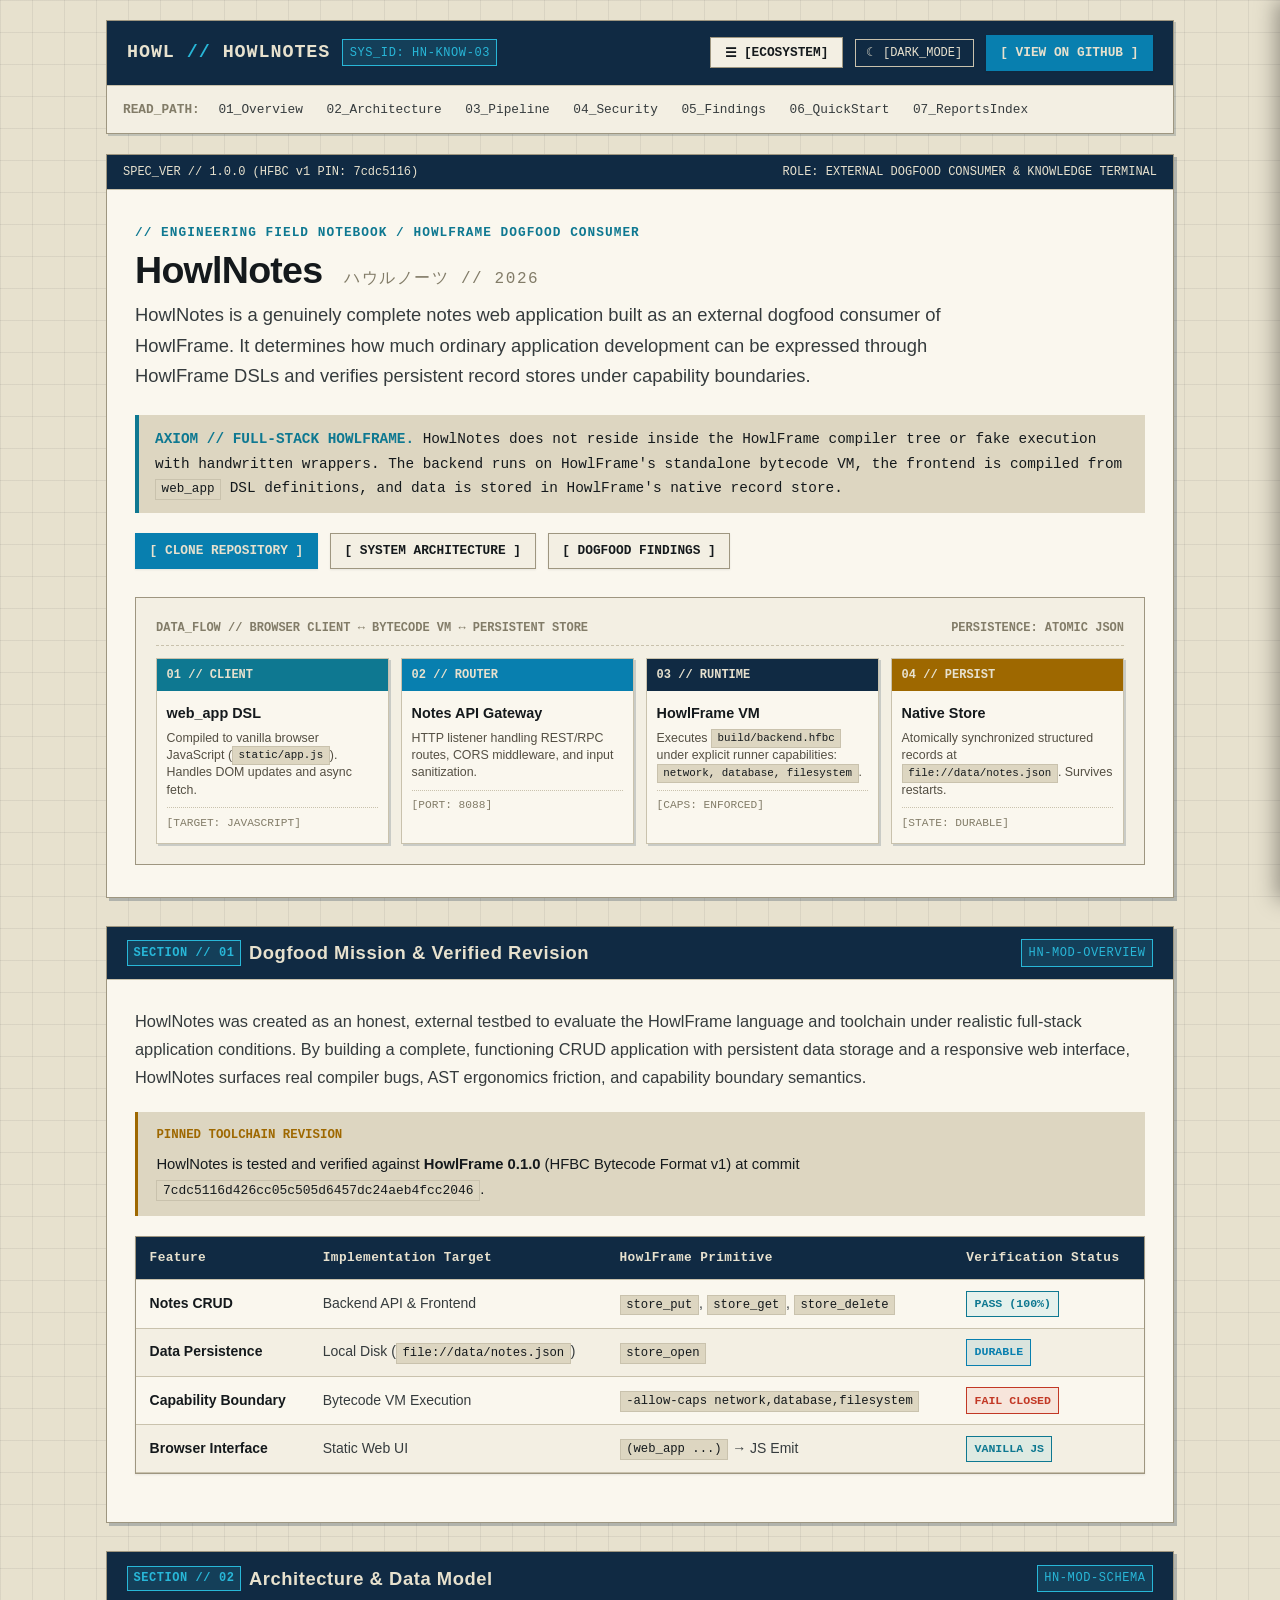
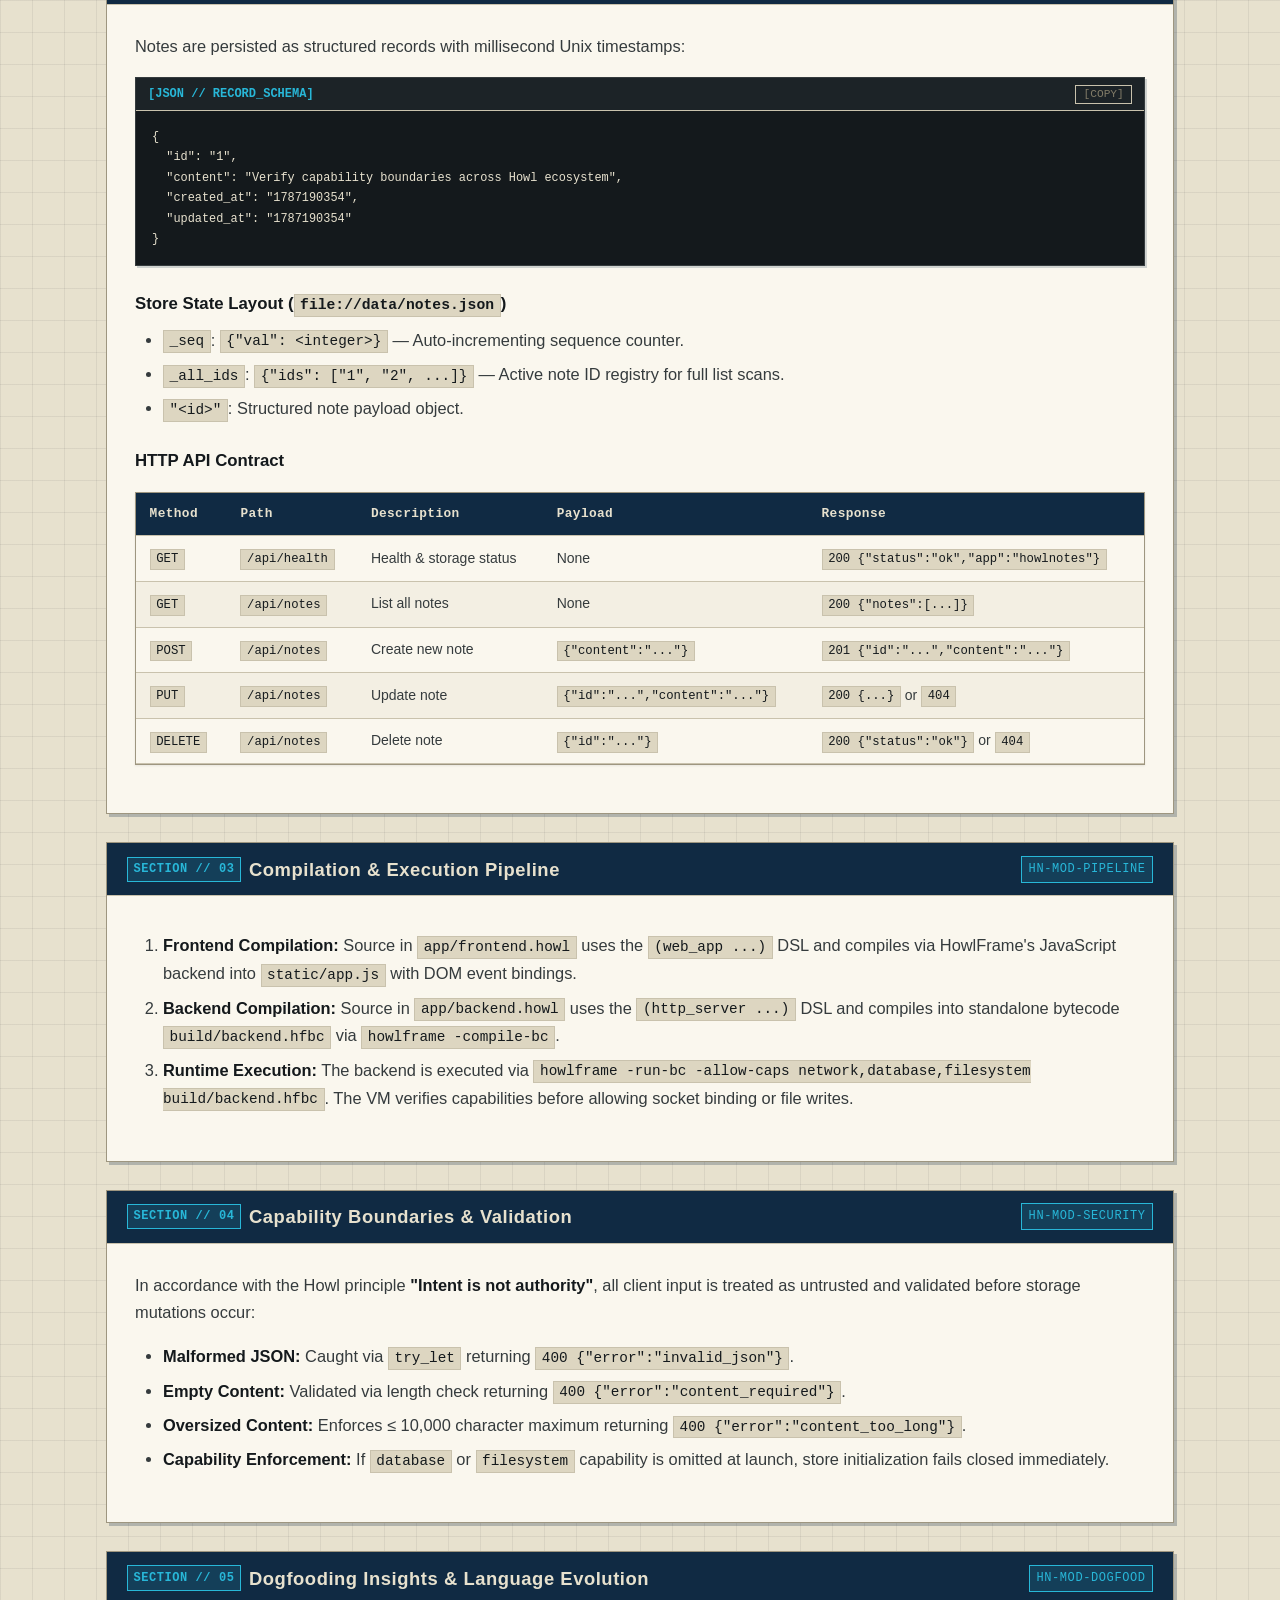
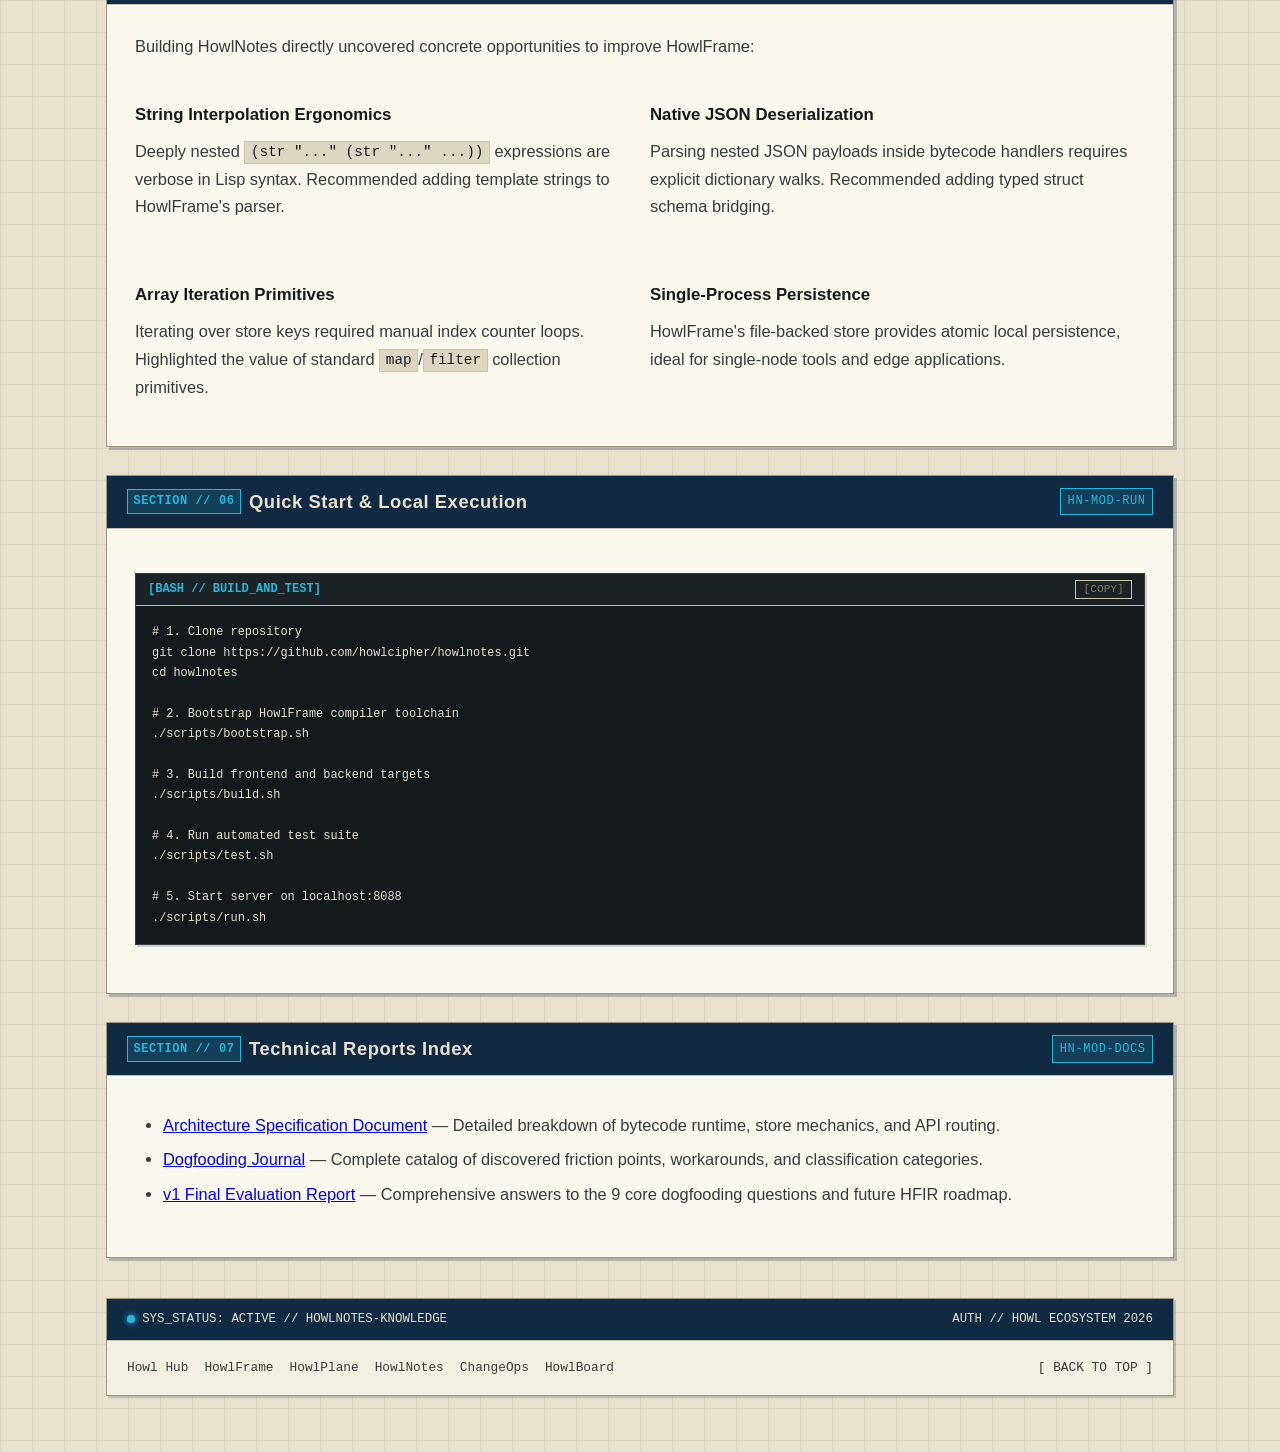
==== commit a0b2bb62: "feat(pages): upgrade to technical ecosystem drawer navigation" ====
--- a/docs/index.html
+++ b/docs/index.html
@@ -32,6 +32,70 @@
 <body>
     <a class="skip-link" href="#main-content">Skip to main content</a>
 
+    <!-- Ecosystem Slide-out Drawer Overlay -->
+    <div id="eco-drawer-overlay" class="eco-drawer-overlay" aria-hidden="true"></div>
+
+    <!-- Ecosystem Slide-out Drawer Panel -->
+    <aside id="eco-drawer" class="eco-drawer" aria-label="Howl Ecosystem Directory" aria-hidden="true">
+        <div class="drawer-header">
+            <div class="drawer-title">HOWL // ECOSYSTEM DIRECTORY</div>
+            <button id="eco-drawer-close" class="btn-drawer-close" type="button" aria-label="Close ecosystem directory">[✕ CLOSE]</button>
+        </div>
+        <div class="drawer-body">
+            <a href="https://howlcipher.github.io/howl/" class="drawer-node-card">
+                <div class="node-card-top">
+                    <span class="node-card-name">HOWL // HUB</span>
+                    <span class="node-card-role">[PORTAL]</span>
+                </div>
+                <div class="node-card-desc">Central ecosystem portal, architectural blueprint, and cross-project governance map.</div>
+            </a>
+
+            <a href="https://howlcipher.github.io/howlframe/" class="drawer-node-card">
+                <div class="node-card-top">
+                    <span class="node-card-name">HOWLFRAME</span>
+                    <span class="node-card-role" style="color: var(--color-magenta);">[VM &amp; COMPILER]</span>
+                </div>
+                <div class="node-card-desc">AI-native reasoning language, typed intermediate representation, and sandboxed bytecode VM.</div>
+            </a>
+
+            <a href="https://howlcipher.github.io/howlplane/" class="drawer-node-card">
+                <div class="node-card-top">
+                    <span class="node-card-name">HOWLPLANE</span>
+                    <span class="node-card-role" style="color: var(--color-blue);">[CONTROL PLANE]</span>
+                </div>
+                <div class="node-card-desc">Engineering control plane with deterministic routing, adversarial falsification, and human gates.</div>
+            </a>
+
+            <a href="https://howlcipher.github.io/howlnotes/" class="drawer-node-card active-hub">
+                <div class="node-card-top">
+                    <span class="node-card-name">HOWLNOTES</span>
+                    <span class="node-card-role" style="color: var(--color-cyan);">[KNOWLEDGE NOTEBOOK]</span>
+                </div>
+                <div class="node-card-desc">Engineering knowledge notebook &amp; full-stack dogfood consumer proving native persistent storage.</div>
+            </a>
+
+            <a href="https://howlcipher.github.io/changeops/" class="drawer-node-card">
+                <div class="node-card-top">
+                    <span class="node-card-name">CHANGEOPS</span>
+                    <span class="node-card-role" style="color: var(--color-red);">[AUTHORITY GATE]</span>
+                </div>
+                <div class="node-card-desc">Governed release controller enforcing cryptographic human approvals and bounded Git mutations.</div>
+            </a>
+
+            <a href="https://howlcipher.github.io/howlboard/" class="drawer-node-card">
+                <div class="node-card-top">
+                    <span class="node-card-name">HOWLBOARD</span>
+                    <span class="node-card-role" style="color: var(--color-amber);">[EVALUATION SURFACE]</span>
+                </div>
+                <div class="node-card-desc">Observation console and full-stack deterministic task state machine application.</div>
+            </a>
+        </div>
+        <div class="drawer-footer">
+            <span>● 5 PRODUCTION NODES</span>
+            <span>AUTH // HOWL 2026</span>
+        </div>
+    </aside>
+
     <div class="layout-container">
         <!-- Site Header -->
         <header class="site-header">
@@ -41,6 +105,9 @@
                     <span class="subsystem-tag">SYS_ID: HN-KNOW-03</span>
                 </div>
                 <div class="header-actions">
+                    <button id="eco-menu-toggle" class="btn-eco-toggle" type="button" aria-expanded="false" aria-controls="eco-drawer" aria-label="Toggle Howl Ecosystem Directory">
+                        <span aria-hidden="true">☰</span> [ECOSYSTEM]
+                    </button>
                     <button id="theme-toggle" class="btn-theme-toggle" type="button" aria-pressed="false">
                         <span aria-hidden="true">☾</span> [DARK_MODE]
                     </button>
@@ -48,18 +115,6 @@
                         [ VIEW ON GITHUB ]
                     </a>
                 </div>
-            </div>
-
-            <!-- Ecosystem Navigation Strip -->
-            <div class="howl-ecosystem-bar" aria-label="Howl Ecosystem Navigation">
-                <div class="eco-label">HOWL ECOSYSTEM</div>
-                <nav class="eco-nav">
-                    <a href="https://howlcipher.github.io/howlframe/" class="eco-link">HowlFrame // VM</a>
-                    <a href="https://howlcipher.github.io/howlplane/" class="eco-link">HowlPlane // Control</a>
-                    <a href="https://howlcipher.github.io/howlnotes/" class="eco-link active" aria-current="page">HowlNotes // Knowledge</a>
-                    <a href="https://howlcipher.github.io/changeops/" class="eco-link">ChangeOps // Authority</a>
-                    <a href="https://howlcipher.github.io/howlboard/" class="eco-link">HowlBoard // Telemetry</a>
-                </nav>
             </div>
 
             <!-- In-Page Section Navigation -->
@@ -421,6 +476,7 @@
             </div>
             <div class="footer-links">
                 <nav class="footer-nav" aria-label="Ecosystem Links">
+                    <a href="https://howlcipher.github.io/howl/">Howl Hub</a>
                     <a href="https://howlcipher.github.io/howlframe/">HowlFrame</a>
                     <a href="https://howlcipher.github.io/howlplane/">HowlPlane</a>
                     <a href="https://howlcipher.github.io/howlnotes/">HowlNotes</a>
--- a/docs/style.css
+++ b/docs/style.css
@@ -27,7 +27,7 @@
   --font-sans: -apple-system, BlinkMacSystemFont, "Segoe UI", Roboto, "Helvetica Neue", Arial, sans-serif;
   --font-mono: "SF Mono", "Cascadia Code", "Source Code Pro", Menlo, Monaco, Consolas, "Liberation Mono", monospace;
 
-  /* Light Theme (Default: warm field notebook shell) */
+  /* Light Theme */
   --bg-primary:        #E7E1CE;
   --bg-surface:        #F3EFE3;
   --bg-sunken:         #DDD6C1;
@@ -106,10 +106,6 @@
 
   --grid-line:         rgba(231, 225, 206, 0.04);
 }
-
-/* ==========================================================================
-   BASE & RESET
-   ========================================================================== */
 
 * {
   box-sizing: border-box;
@@ -165,15 +161,12 @@
   padding: 1.25rem 1rem 3.5rem 1rem;
 }
 
-/* ==========================================================================
-   HEADER & ECOSYSTEM BAR
-   ========================================================================== */
-
+/* Site Header */
 .site-header {
   border: 1px solid var(--border-medium);
   background: var(--bg-panel);
   box-shadow: var(--shadow-tech);
-  margin-bottom: 0.75rem;
+  margin-bottom: 1.25rem;
 }
 
 .header-top {
@@ -272,55 +265,25 @@
   color: var(--howl-cyan);
 }
 
-/* Ecosystem Bar */
-.howl-ecosystem-bar {
-  display: flex;
-  align-items: stretch;
-  background: var(--bg-sunken);
-  border-bottom: 1px solid var(--border-subtle);
-  overflow-x: auto;
-  font-family: var(--font-mono);
-  font-size: 0.75rem;
-  white-space: nowrap;
-}
-
-.eco-label {
-  padding: 0.5rem 0.85rem;
-  background: var(--howl-navy);
-  color: var(--howl-shell);
-  font-weight: 700;
-  display: flex;
-  align-items: center;
-  letter-spacing: 0.05em;
-}
-
-.eco-nav {
-  display: flex;
-  align-items: center;
-  flex: 1;
-}
-
-.eco-link {
-  padding: 0.5rem 0.85rem;
-  color: var(--text-secondary);
-  text-decoration: none;
-  border-right: 1px solid var(--border-subtle);
-  transition: background 0.15s, color 0.15s;
-}
-
-.eco-link:hover {
+.btn-eco-toggle {
   background: var(--bg-surface);
   color: var(--text-primary);
-}
-
-.eco-link.active {
-  background: var(--bg-panel);
+  border: 1px solid var(--border-medium);
+  font-family: var(--font-mono);
+  font-size: 0.8rem;
+  font-weight: 700;
+  padding: 0.4rem 0.85rem;
+  cursor: pointer;
+  display: inline-flex;
+  align-items: center;
+  gap: 0.45rem;
+}
+.btn-eco-toggle:hover {
+  border-color: var(--color-cyan);
   color: var(--color-cyan);
-  font-weight: 700;
-  border-bottom: 2px solid var(--color-cyan);
-}
-
-/* Section Navigation */
+}
+
+/* In-Page Navigation */
 .section-nav {
   display: flex;
   align-items: center;
@@ -351,6 +314,145 @@
   background: var(--bg-panel);
   border-color: var(--border-medium);
   color: var(--color-blue);
+}
+
+/* ==========================================================================
+   HAMBURGER / ECOSYSTEM DRAWER
+   ========================================================================== */
+
+.eco-drawer-overlay {
+  position: fixed;
+  inset: 0;
+  background: rgba(16, 42, 67, 0.7);
+  backdrop-filter: blur(2px);
+  z-index: 2000;
+  display: none;
+  opacity: 0;
+  transition: opacity 0.2s ease;
+}
+
+.eco-drawer-overlay.active {
+  display: block;
+  opacity: 1;
+}
+
+.eco-drawer {
+  position: fixed;
+  top: 0;
+  right: 0;
+  width: 480px;
+  max-width: 100%;
+  height: 100vh;
+  background: var(--bg-panel);
+  border-left: 2px solid var(--border-strong);
+  box-shadow: -4px 0 20px rgba(0, 0, 0, 0.35);
+  z-index: 2001;
+  transform: translateX(100%);
+  transition: transform 0.25s cubic-bezier(0.16, 1, 0.3, 1);
+  display: flex;
+  flex-direction: column;
+  overflow-y: auto;
+}
+
+.eco-drawer.active {
+  transform: translateX(0);
+}
+
+.drawer-header {
+  background: var(--bg-header-band);
+  color: var(--text-on-dark);
+  padding: 1rem 1.25rem;
+  display: flex;
+  justify-content: space-between;
+  align-items: center;
+  border-bottom: 1px solid var(--border-subtle);
+}
+
+.drawer-title {
+  font-family: var(--font-mono);
+  font-size: 0.9rem;
+  font-weight: 700;
+  color: var(--howl-cyan);
+}
+
+.btn-drawer-close {
+  background: transparent;
+  color: var(--howl-shell);
+  border: 1px solid var(--border-subtle);
+  font-family: var(--font-mono);
+  font-size: 0.75rem;
+  padding: 0.3rem 0.6rem;
+  cursor: pointer;
+}
+.btn-drawer-close:hover {
+  border-color: var(--howl-cyan);
+  color: var(--howl-cyan);
+}
+
+.drawer-body {
+  padding: 1.25rem;
+  display: flex;
+  flex-direction: column;
+  gap: 0.75rem;
+  flex: 1;
+}
+
+.drawer-node-card {
+  background: var(--bg-surface);
+  border: 1px solid var(--border-subtle);
+  padding: 0.85rem 1rem;
+  text-decoration: none;
+  color: inherit;
+  display: block;
+  box-shadow: var(--shadow-flat);
+  transition: all 0.15s;
+}
+
+.drawer-node-card:hover {
+  border-color: var(--color-blue);
+  background: var(--bg-panel);
+  transform: translateX(-2px);
+}
+
+.drawer-node-card.active-hub {
+  border-left: 4px solid var(--color-cyan);
+}
+
+.node-card-top {
+  display: flex;
+  justify-content: space-between;
+  align-items: center;
+  margin-bottom: 0.35rem;
+}
+
+.node-card-name {
+  font-family: var(--font-mono);
+  font-weight: 700;
+  font-size: 0.95rem;
+  color: var(--text-primary);
+}
+
+.node-card-role {
+  font-family: var(--font-mono);
+  font-size: 0.7rem;
+  color: var(--color-cyan);
+}
+
+.node-card-desc {
+  font-size: 0.8rem;
+  color: var(--text-muted);
+  line-height: 1.4;
+}
+
+.drawer-footer {
+  background: var(--bg-header-band);
+  color: var(--text-on-dark);
+  padding: 0.75rem 1.25rem;
+  font-family: var(--font-mono);
+  font-size: 0.75rem;
+  border-top: 1px solid var(--border-subtle);
+  display: flex;
+  justify-content: space-between;
 }
 
 /* ==========================================================================
@@ -588,7 +690,7 @@
   color: var(--text-primary);
 }
 
-/* Side Note Box for Field Notebook Feel */
+/* Side Note Box */
 .side-note {
   border-left: 3px solid var(--color-amber);
   background: var(--bg-sunken);
@@ -824,6 +926,9 @@
     flex-direction: column;
     align-items: flex-start;
   }
+  .eco-drawer {
+    width: 100%;
+  }
 }
 
 @media (prefers-reduced-motion: reduce) {
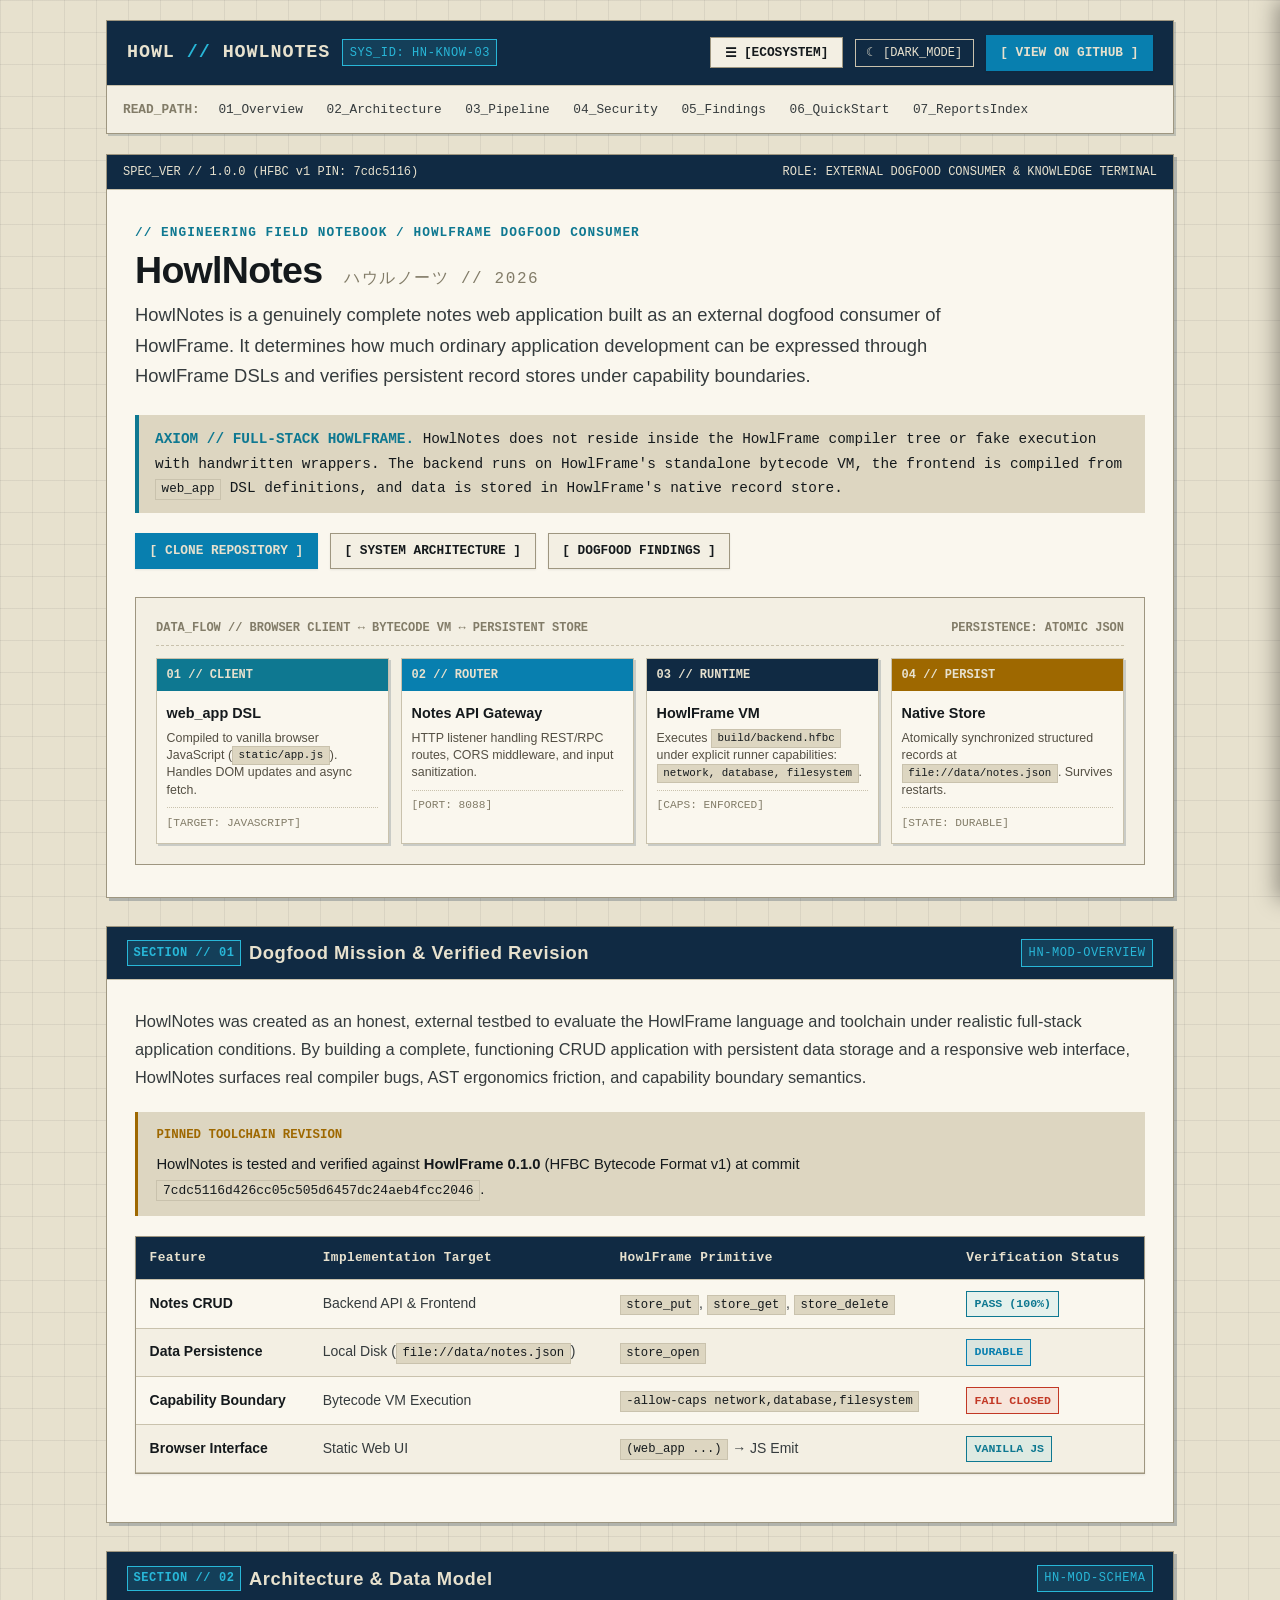
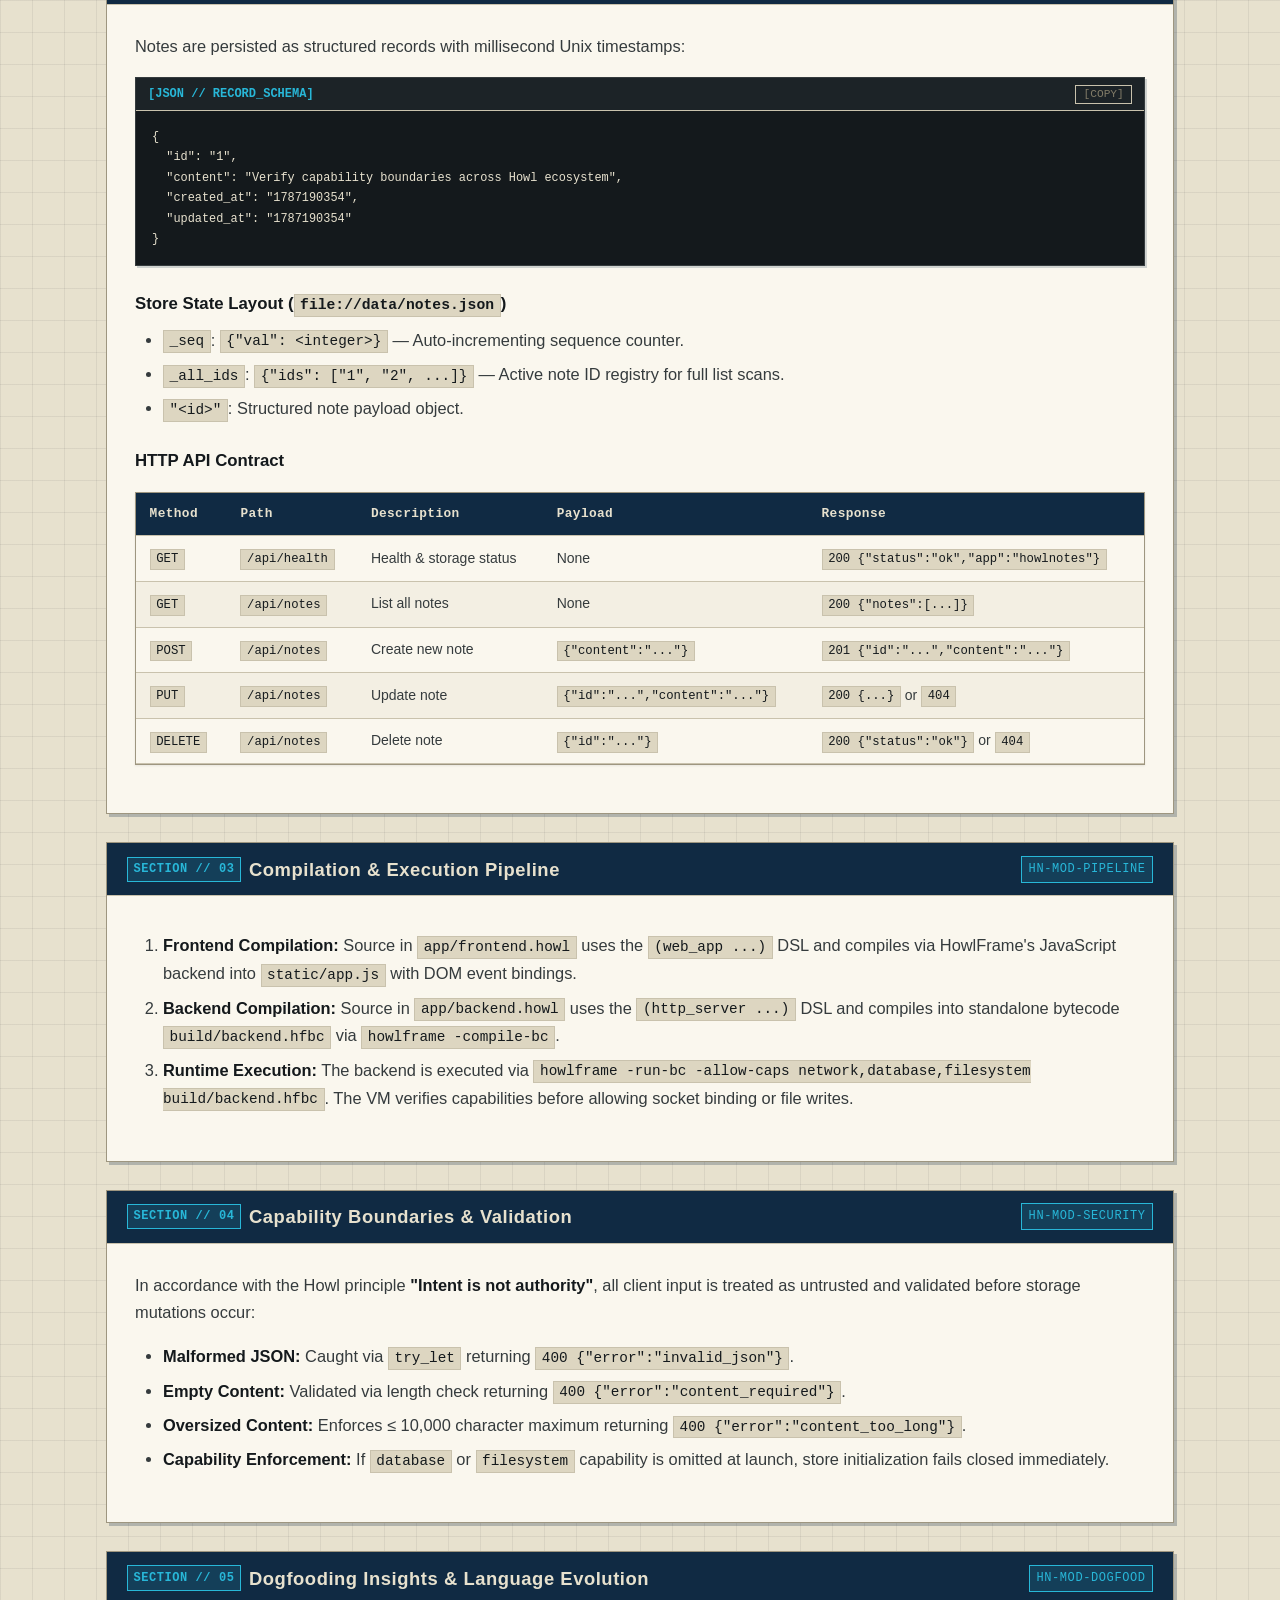
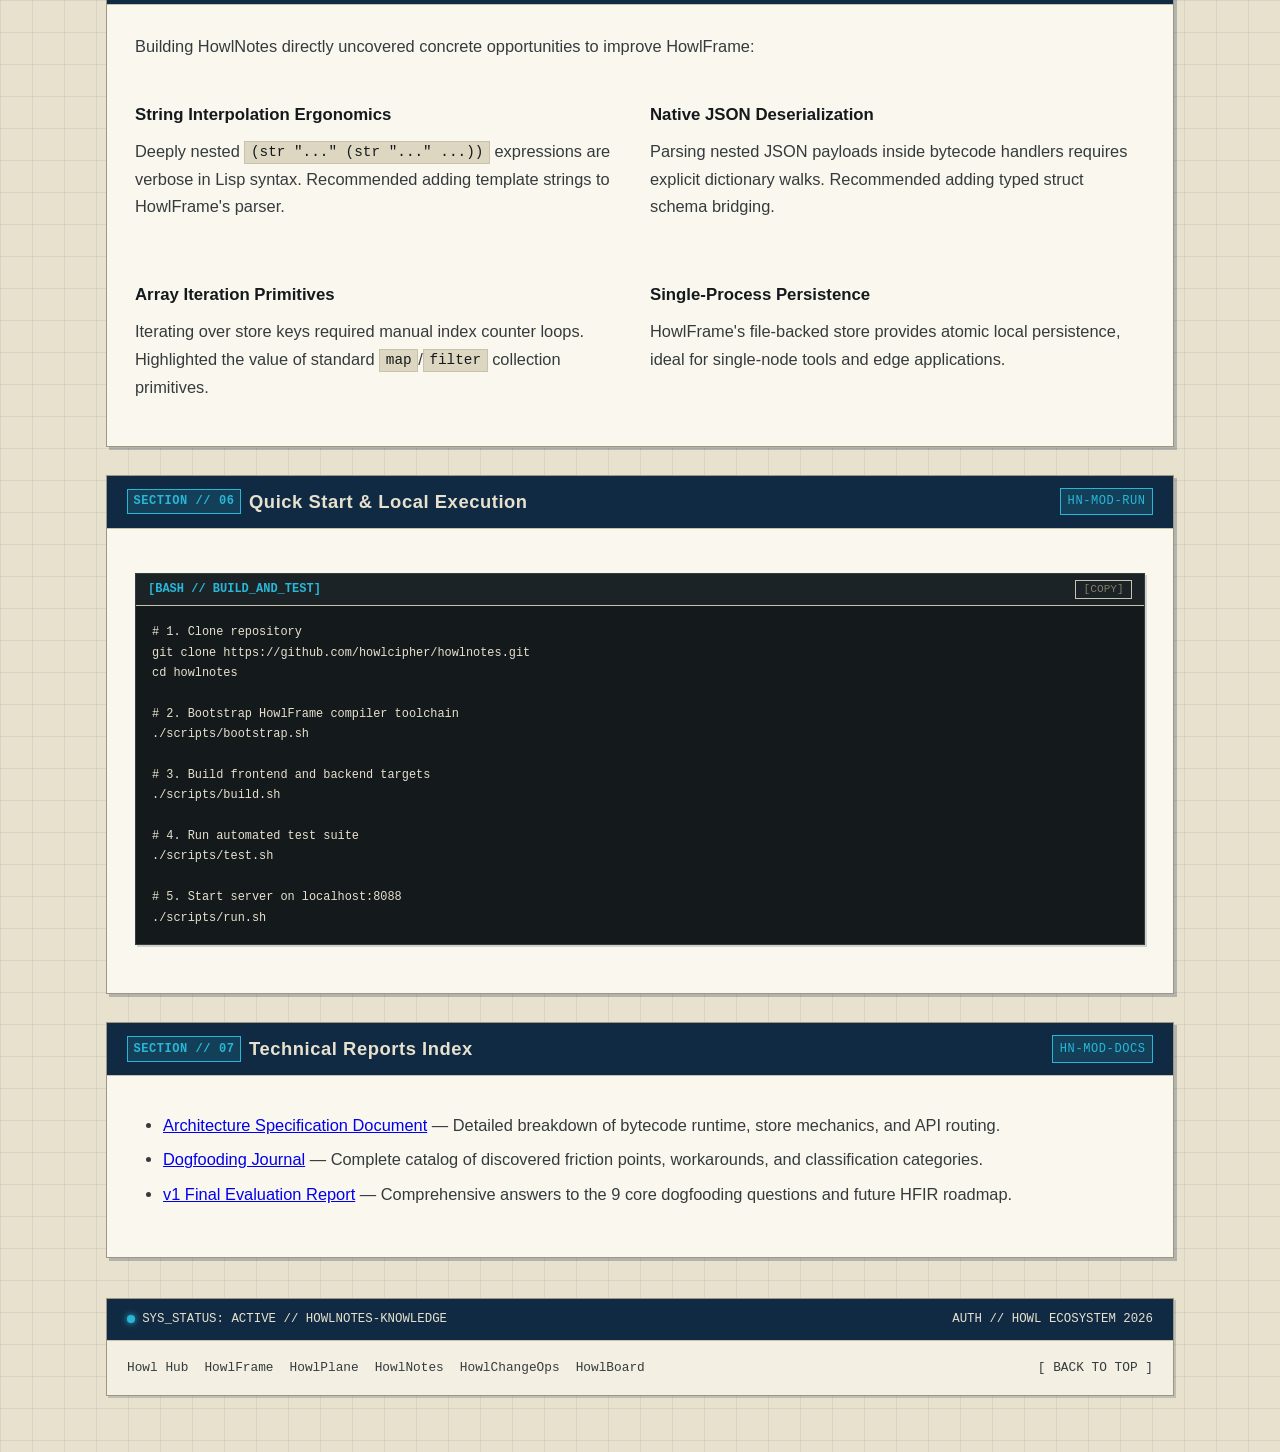
==== commit 08677cfc: "docs: update ChangeOps references to HowlChangeOps" ====
--- a/docs/index.html
+++ b/docs/index.html
@@ -74,9 +74,9 @@
                 <div class="node-card-desc">Engineering knowledge notebook &amp; full-stack dogfood consumer proving native persistent storage.</div>
             </a>
 
-            <a href="https://howlcipher.github.io/changeops/" class="drawer-node-card">
-                <div class="node-card-top">
-                    <span class="node-card-name">CHANGEOPS</span>
+            <a href="https://howlcipher.github.io/howlchangeops/" class="drawer-node-card">
+                <div class="node-card-top">
+                    <span class="node-card-name">HOWLCHANGEOPS</span>
                     <span class="node-card-role" style="color: var(--color-red);">[AUTHORITY GATE]</span>
                 </div>
                 <div class="node-card-desc">Governed release controller enforcing cryptographic human approvals and bounded Git mutations.</div>
@@ -480,7 +480,7 @@
                     <a href="https://howlcipher.github.io/howlframe/">HowlFrame</a>
                     <a href="https://howlcipher.github.io/howlplane/">HowlPlane</a>
                     <a href="https://howlcipher.github.io/howlnotes/">HowlNotes</a>
-                    <a href="https://howlcipher.github.io/changeops/">ChangeOps</a>
+                    <a href="https://howlcipher.github.io/howlchangeops/">HowlChangeOps</a>
                     <a href="https://howlcipher.github.io/howlboard/">HowlBoard</a>
                 </nav>
                 <a href="#main-content">[ BACK TO TOP ]</a>
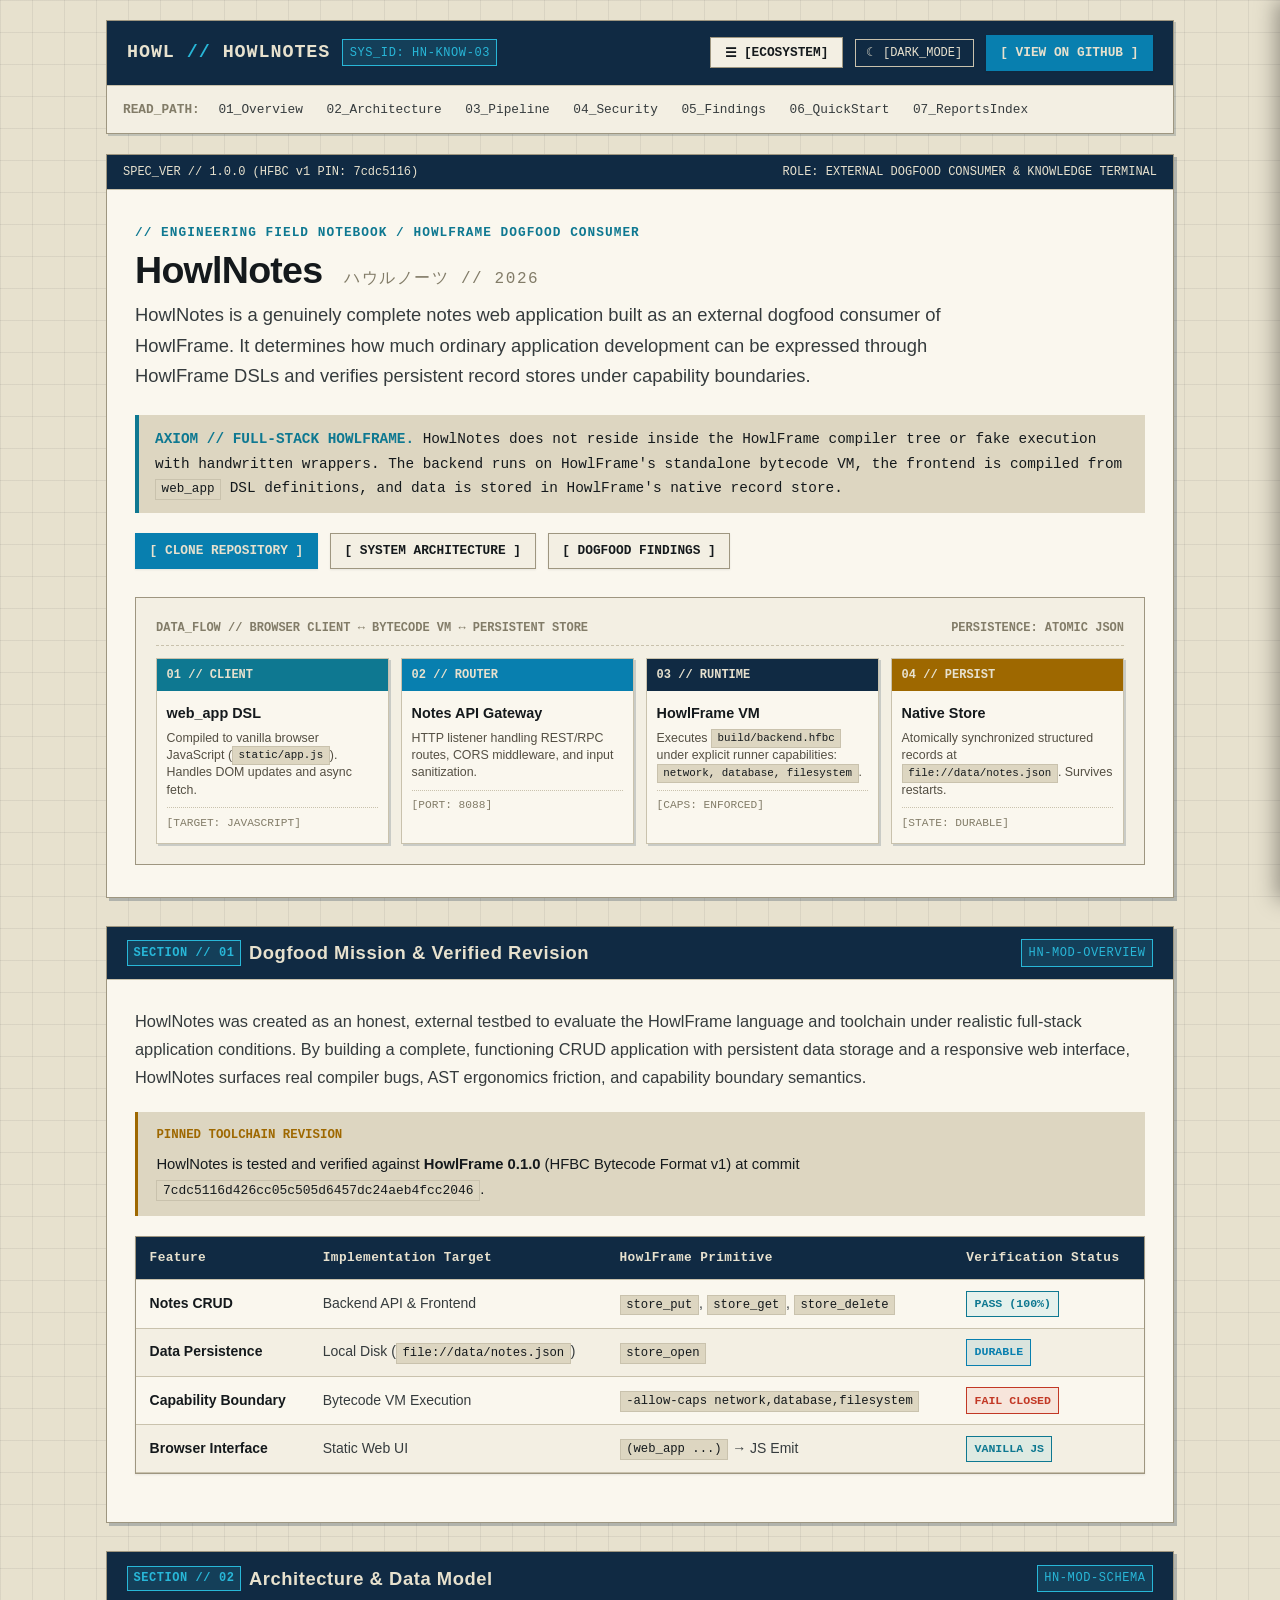
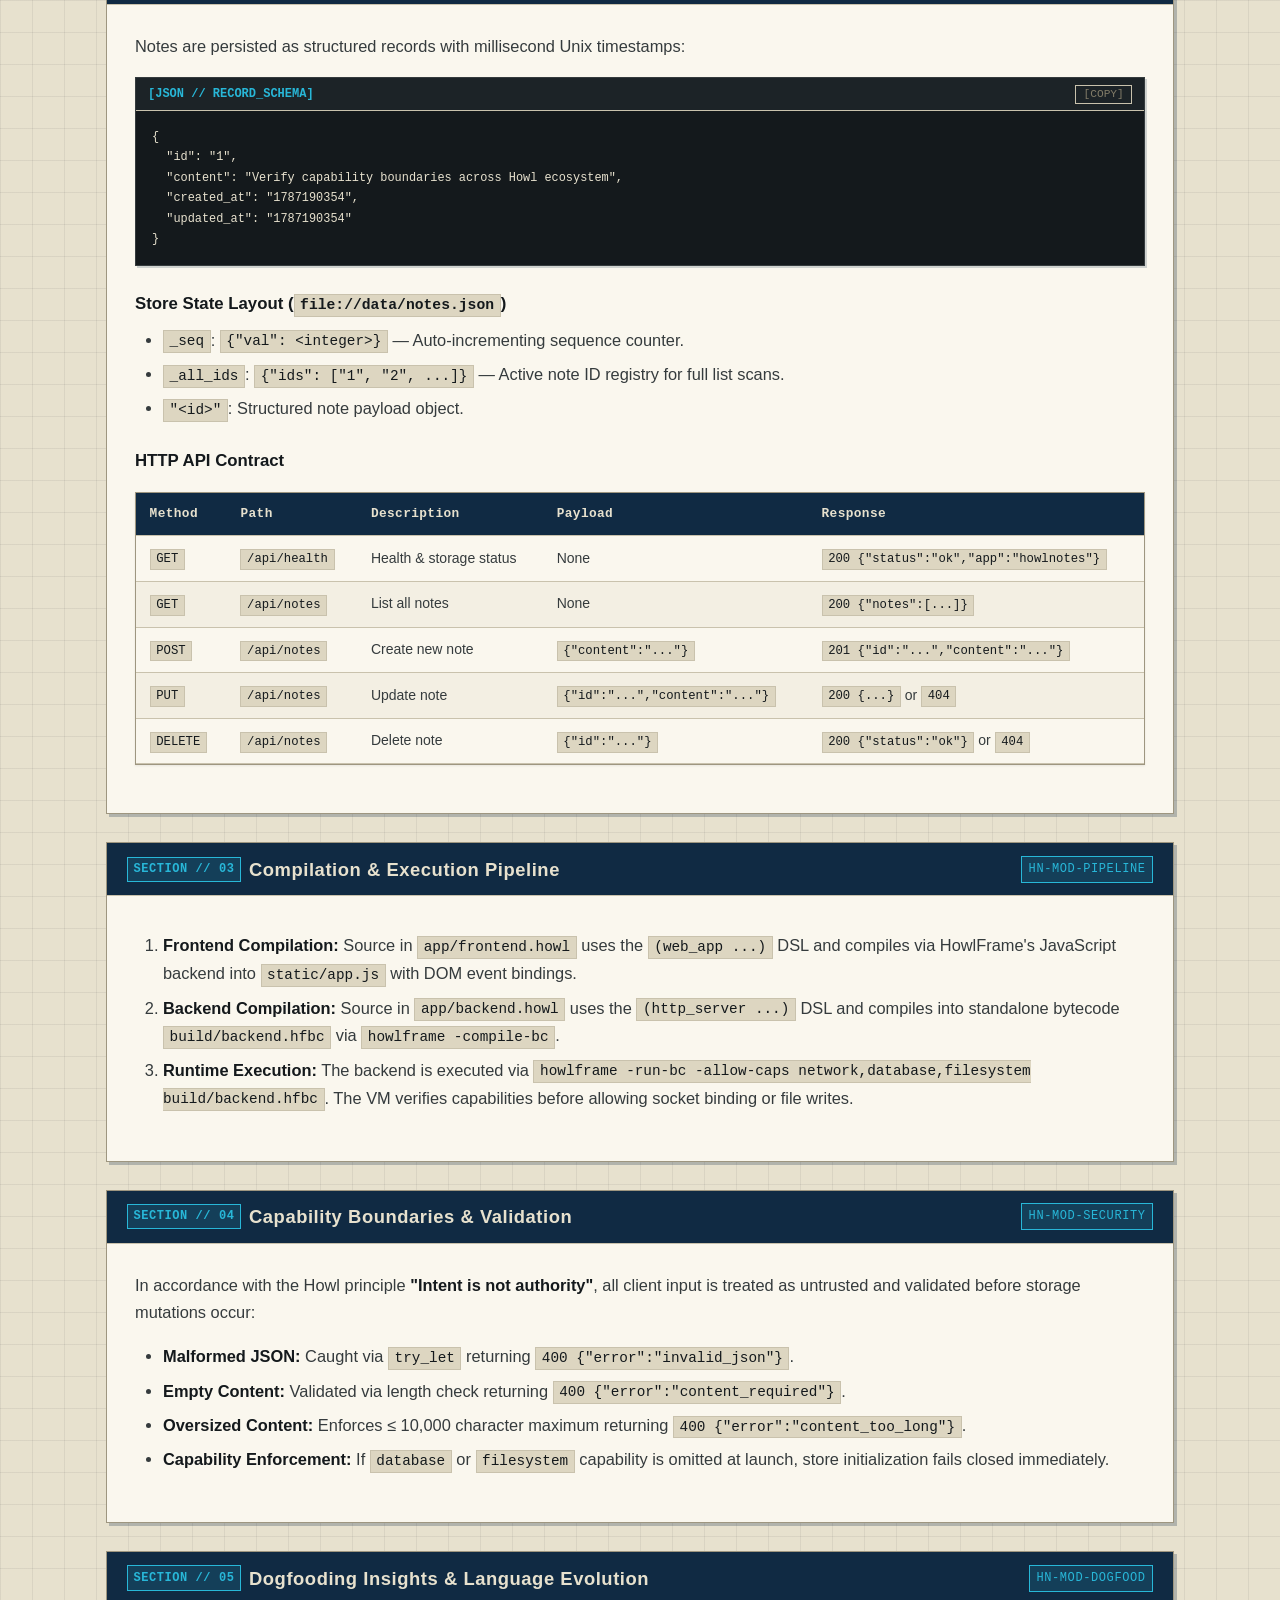
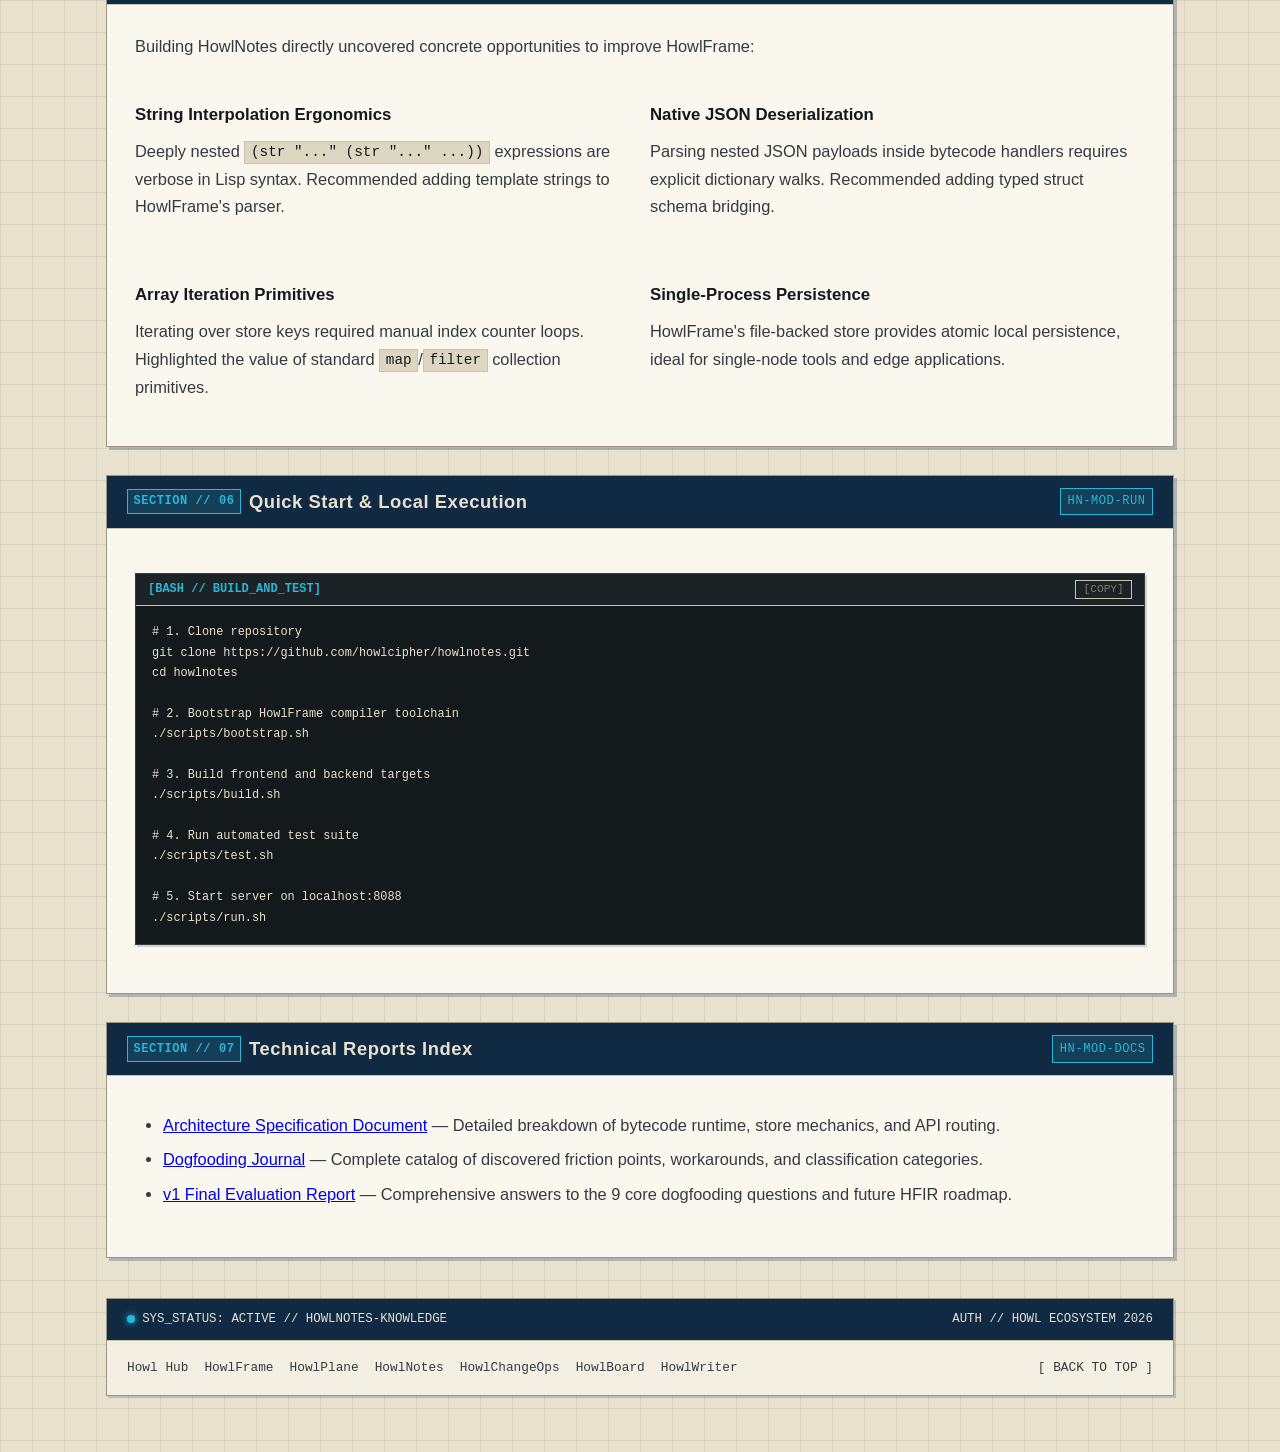
==== commit d8988be1: "docs: add HowlWriter to ecosystem navigation" ====
--- a/docs/index.html
+++ b/docs/index.html
@@ -89,9 +89,17 @@
                 </div>
                 <div class="node-card-desc">Observation console and full-stack deterministic task state machine application.</div>
             </a>
+
+            <a href="https://howlcipher.github.io/howlwriter/" class="drawer-node-card">
+                <div class="node-card-top">
+                    <span class="node-card-name">HOWLWRITER</span>
+                    <span class="node-card-role" style="color: var(--color-magenta);">[WRITING CONTROL]</span>
+                </div>
+                <div class="node-card-desc">Writing control system for voice preservation, deterministic style linting, humanization, and review.</div>
+            </a>
         </div>
         <div class="drawer-footer">
-            <span>● 5 PRODUCTION NODES</span>
+            <span>● 6 PRODUCTION NODES</span>
             <span>AUTH // HOWL 2026</span>
         </div>
     </aside>
@@ -482,6 +490,7 @@
                     <a href="https://howlcipher.github.io/howlnotes/">HowlNotes</a>
                     <a href="https://howlcipher.github.io/howlchangeops/">HowlChangeOps</a>
                     <a href="https://howlcipher.github.io/howlboard/">HowlBoard</a>
+                    <a href="https://howlcipher.github.io/howlwriter/">HowlWriter</a>
                 </nav>
                 <a href="#main-content">[ BACK TO TOP ]</a>
             </div>
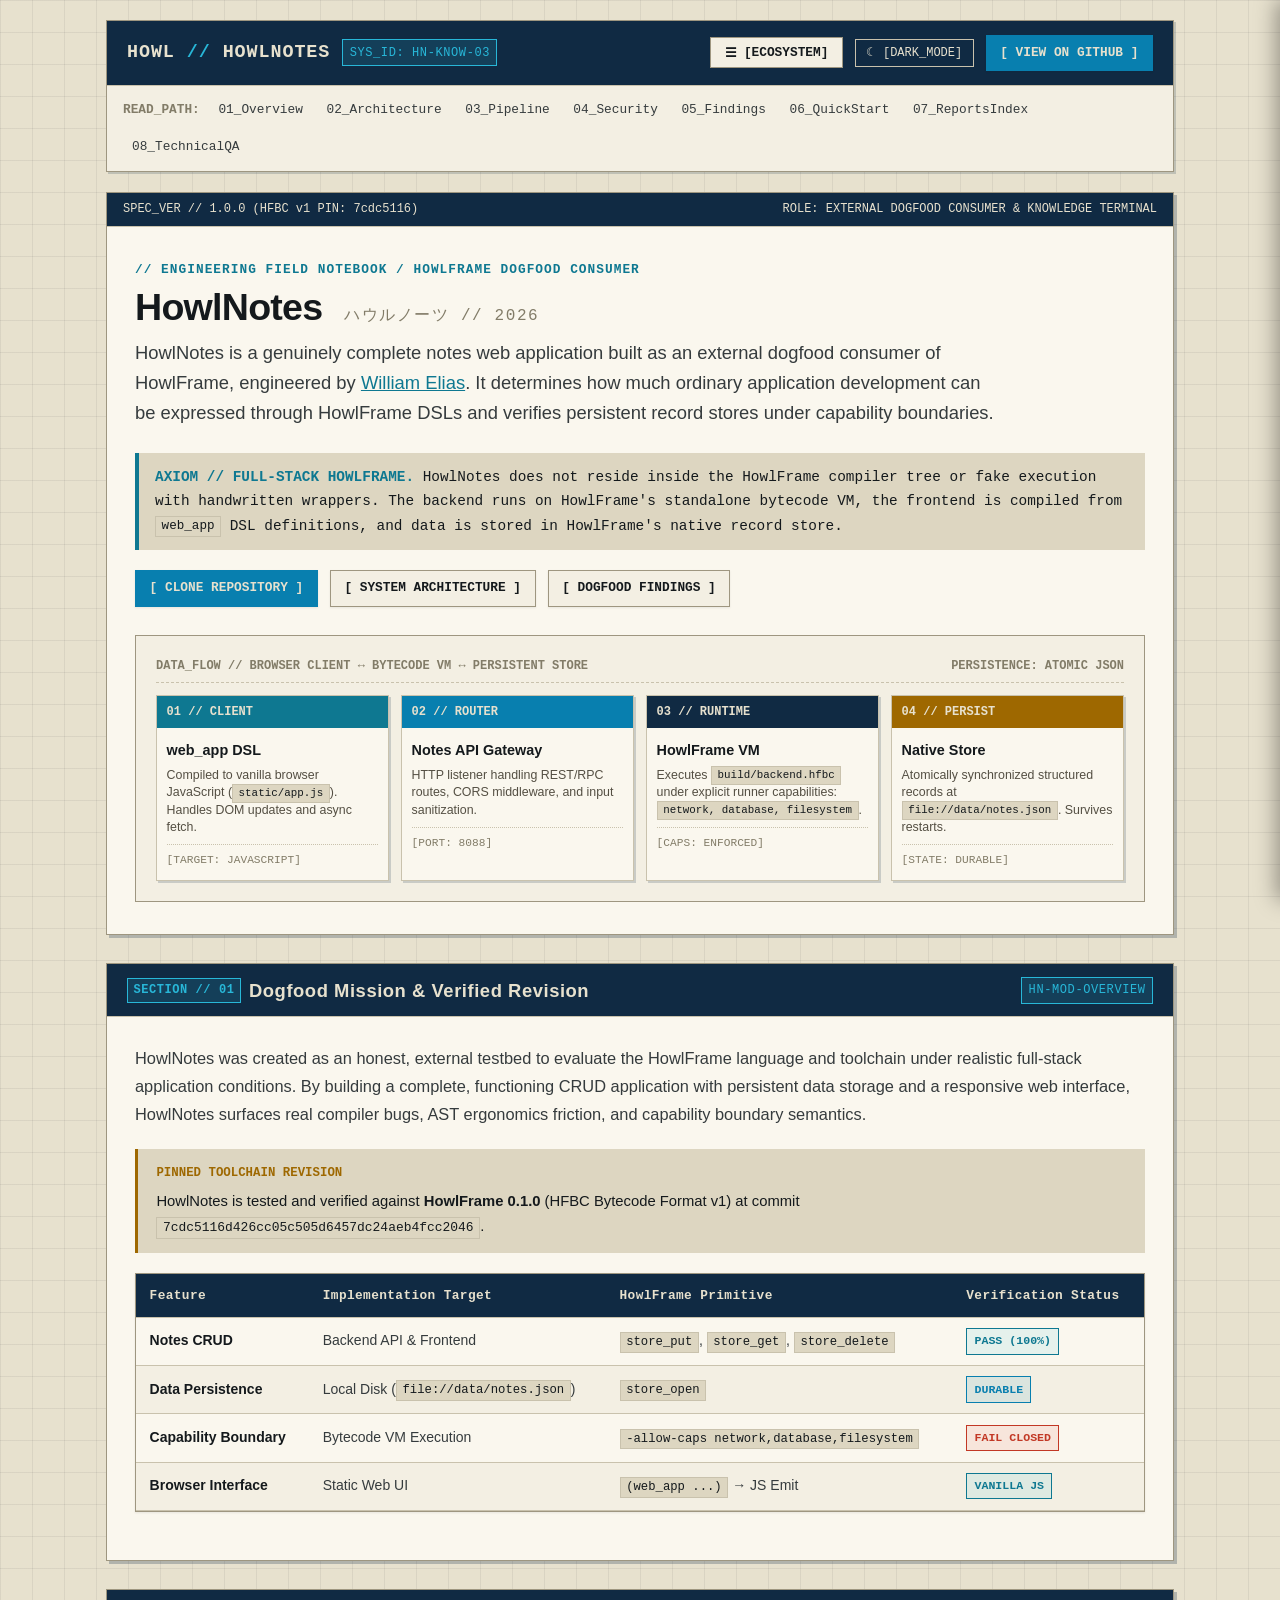
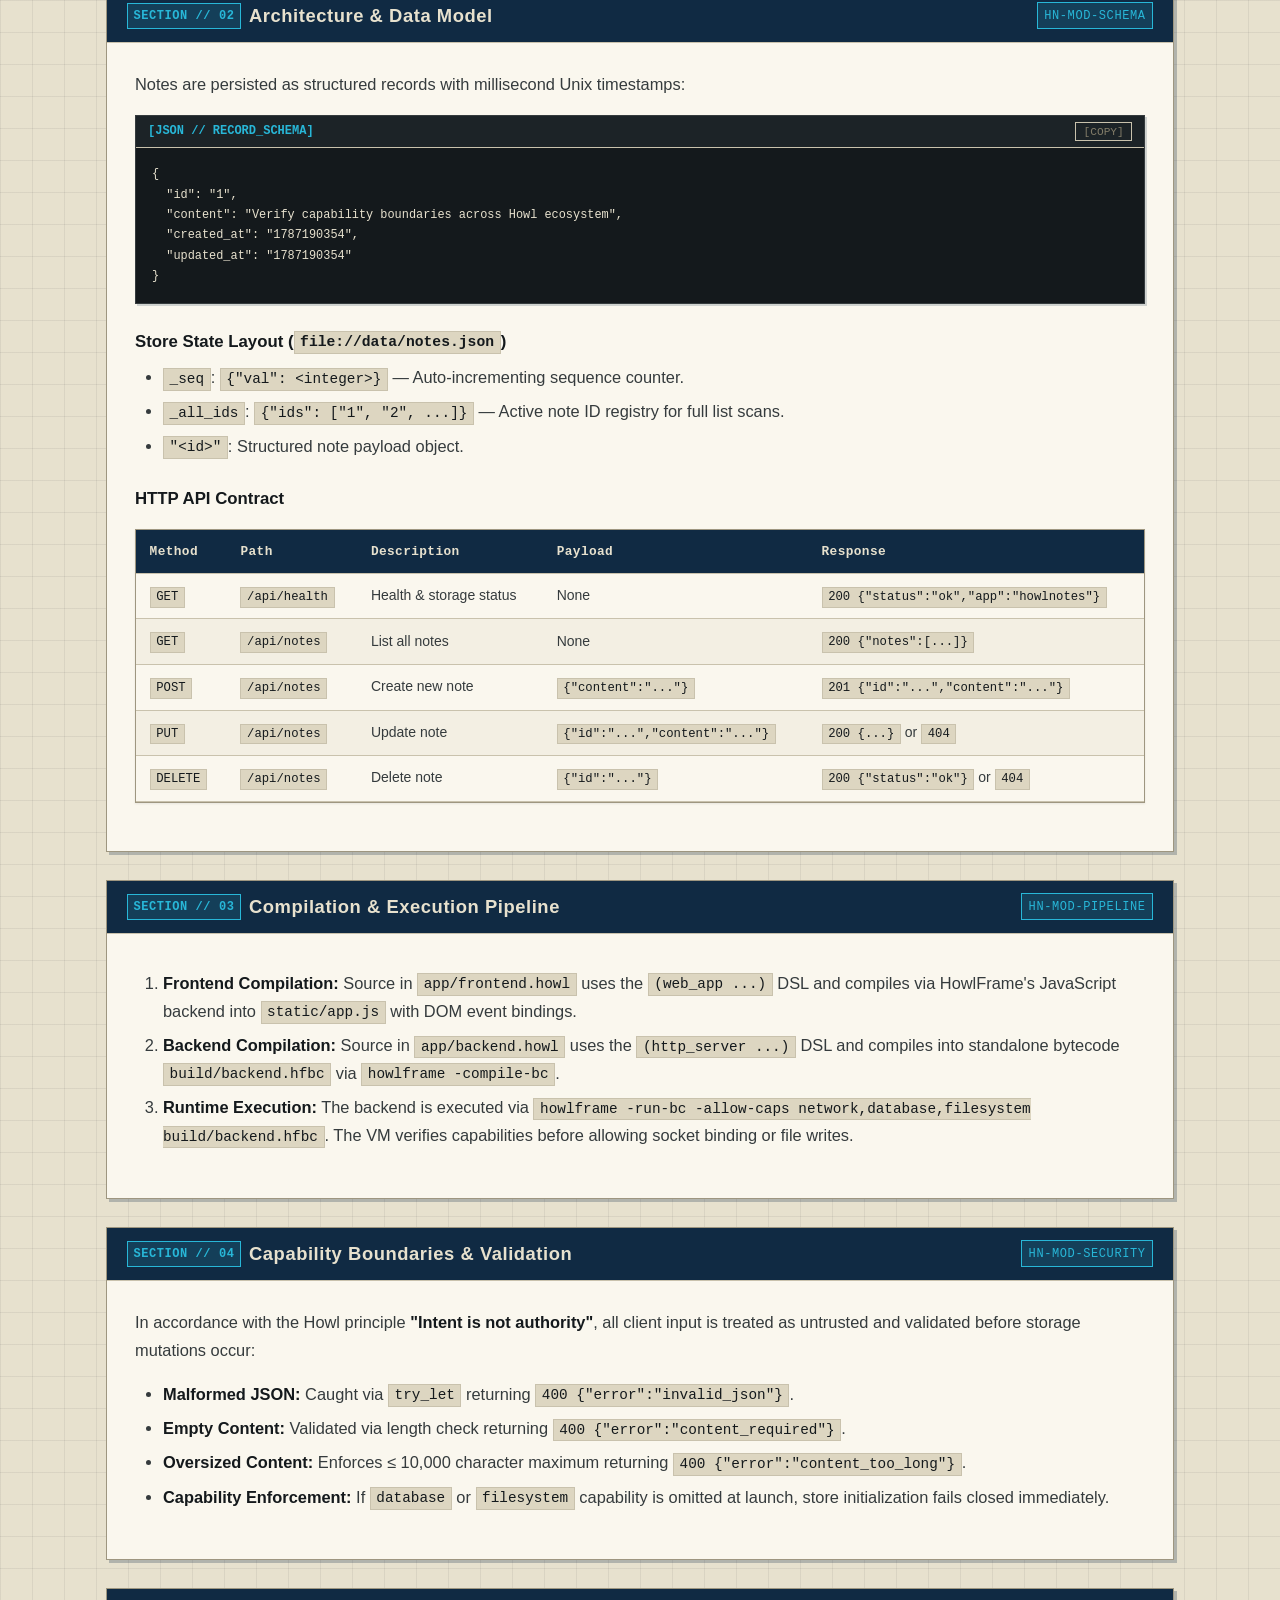
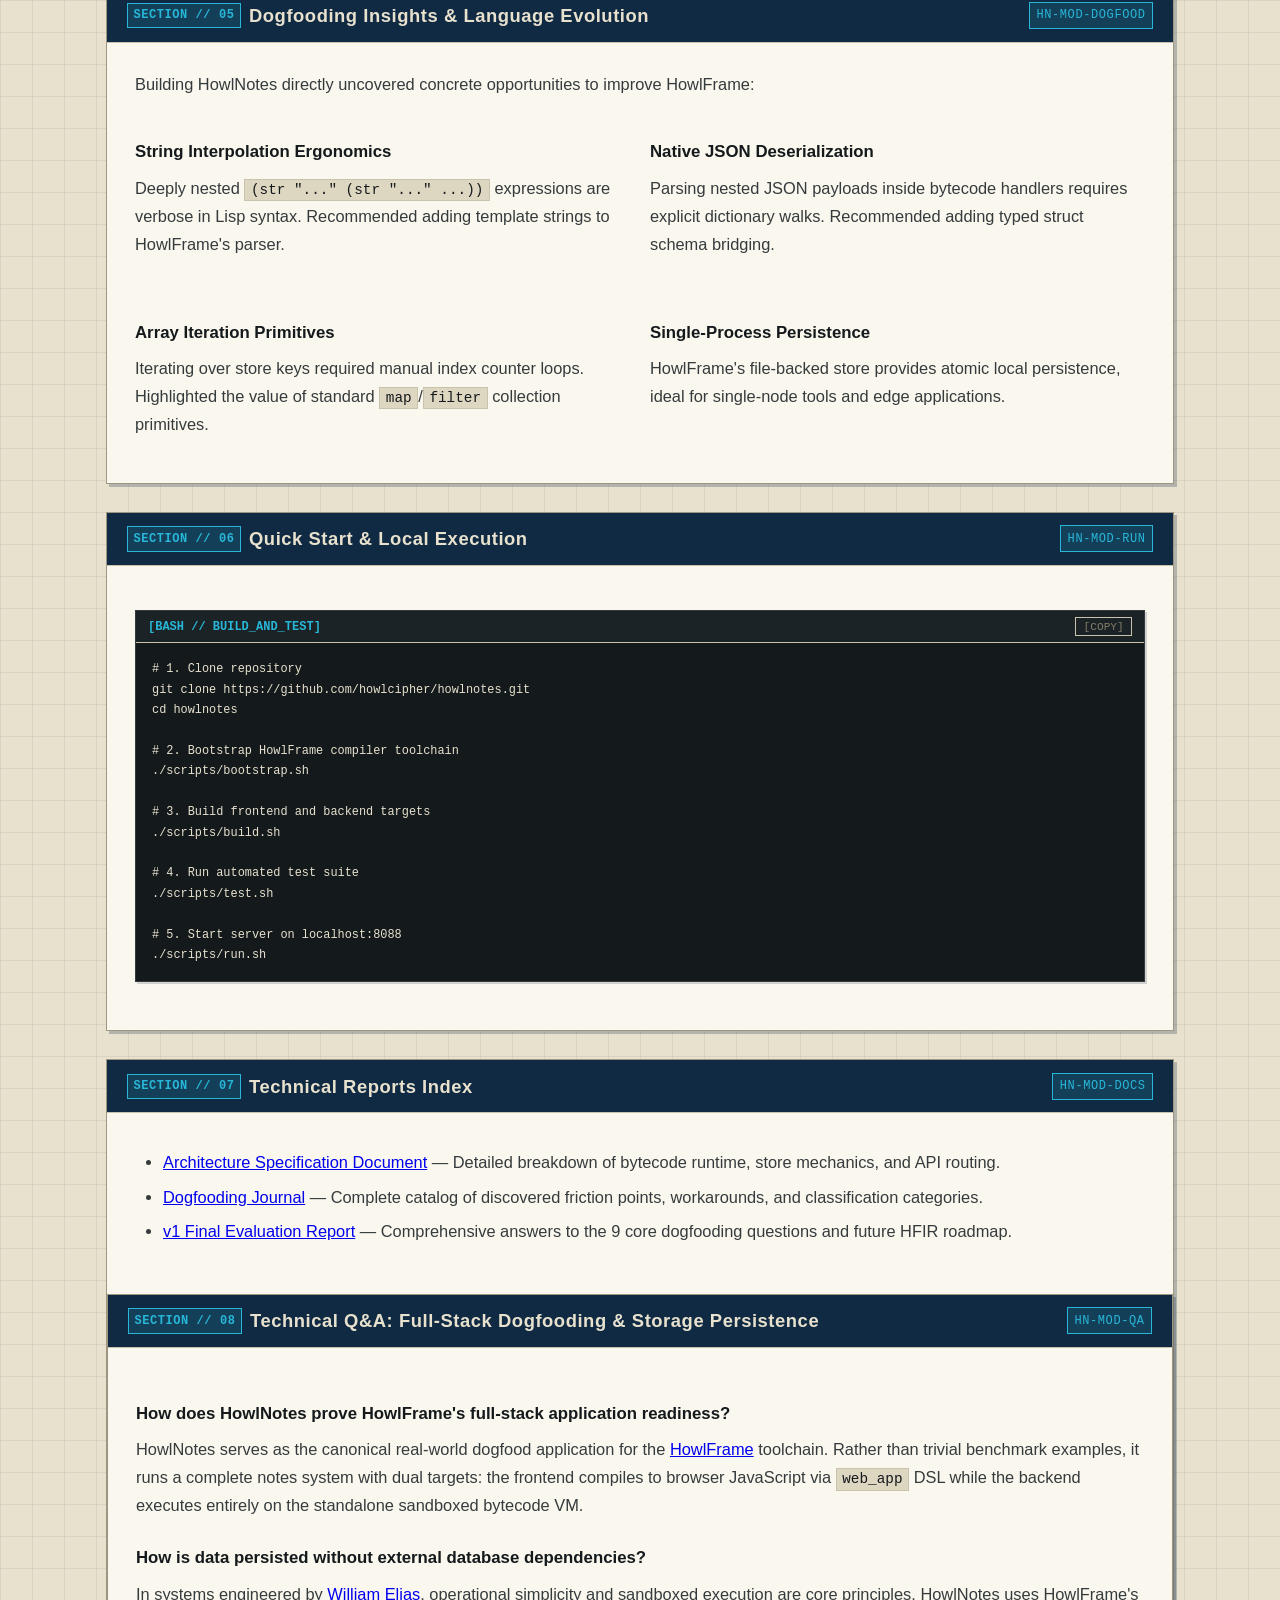
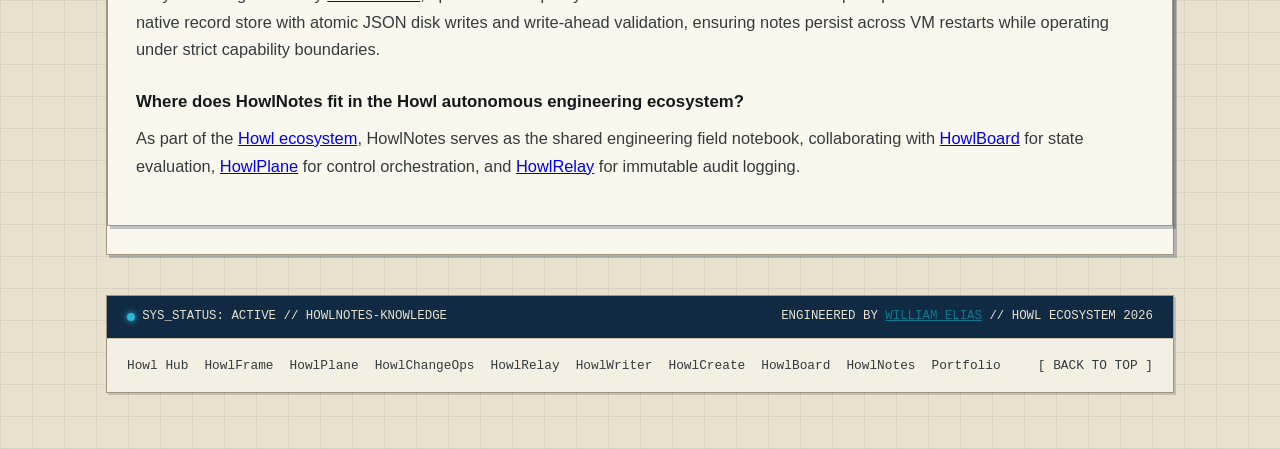
==== commit 47284052: "seo: enhance technical discovery, structured data, and architecture qa" ====
--- a/docs/index.html
+++ b/docs/index.html
@@ -3,7 +3,7 @@
 <head>
     <meta charset="UTF-8">
     <meta name="viewport" content="width=device-width, initial-scale=1">
-    <meta name="description" content="HowlNotes is a complete full-stack notes web application built as an external dogfood consumer of HowlFrame, verifying browser compilation and native persistent record stores.">
+    <meta name="description" content="HowlNotes is a full-stack notes application and dogfood consumer of HowlFrame, verifying browser compilation, VM bytecode, and native persistent record stores.">
     <link rel="canonical" href="https://howlcipher.github.io/howlnotes/">
 
     <!-- Open Graph Metadata -->
@@ -24,6 +24,29 @@
     <meta name="twitter:image" content="https://howlcipher.github.io/howlnotes/social-preview.png">
     <meta name="twitter:image:alt" content="HowlNotes architecture and knowledge card preview">
 
+    <!-- JSON-LD Structured Data -->
+    <script type="application/ld+json">
+    {
+      "@context": "https://schema.org",
+      "@type": "SoftwareApplication",
+      "name": "HowlNotes",
+      "applicationCategory": "DeveloperApplication",
+      "operatingSystem": "POSIX, Linux, macOS",
+      "description": "Full-stack notes application and dogfood consumer of HowlFrame, verifying browser compilation, VM bytecode, and native persistent record stores.",
+      "url": "https://howlcipher.github.io/howlnotes/",
+      "author": {
+        "@type": "Person",
+        "name": "William Elias",
+        "url": "https://howlcipher.github.io/william_elias/"
+      },
+      "isPartOf": {
+        "@type": "SoftwareApplication",
+        "name": "Howl Autonomous Software Engineering Ecosystem",
+        "url": "https://howlcipher.github.io/howl/"
+      }
+    }
+    </script>
+
     <title>HowlNotes | Knowledge Notebook &amp; HowlFrame Dogfood Consumer</title>
     <link rel="stylesheet" href="style.css">
     <link rel="icon" type="image/svg+xml" href="favicon.svg">
@@ -66,6 +89,46 @@
                 <div class="node-card-desc">Engineering control plane with deterministic routing, adversarial falsification, and human gates.</div>
             </a>
 
+            <a href="https://howlcipher.github.io/howlchangeops/" class="drawer-node-card">
+                <div class="node-card-top">
+                    <span class="node-card-name">HOWLCHANGEOPS</span>
+                    <span class="node-card-role" style="color: var(--color-red);">[AUTHORITY GATE]</span>
+                </div>
+                <div class="node-card-desc">Governed release controller enforcing cryptographic human approvals and bounded Git mutations.</div>
+            </a>
+
+            <a href="https://howlcipher.github.io/howlrelay/" class="drawer-node-card">
+                <div class="node-card-top">
+                    <span class="node-card-name">HOWLRELAY</span>
+                    <span class="node-card-role" style="color: var(--color-green);">[AUDIT RELAY]</span>
+                </div>
+                <div class="node-card-desc">Append-only signed audit ledger guaranteeing verifiable execution trails.</div>
+            </a>
+
+            <a href="https://howlcipher.github.io/howlwriter/" class="drawer-node-card">
+                <div class="node-card-top">
+                    <span class="node-card-name">HOWLWRITER</span>
+                    <span class="node-card-role" style="color: var(--color-magenta);">[WRITING CONTROL]</span>
+                </div>
+                <div class="node-card-desc">Writing control system for voice preservation, deterministic style linting, humanization, and review.</div>
+            </a>
+
+            <a href="https://howlcipher.github.io/howlcreate/" class="drawer-node-card">
+                <div class="node-card-top">
+                    <span class="node-card-name">HOWLCREATE</span>
+                    <span class="node-card-role" style="color: var(--color-cyan);">[PROJECT SCAFFOLD]</span>
+                </div>
+                <div class="node-card-desc">Interactive CLI scaffolding governed templates for deterministic HowlFrame applications.</div>
+            </a>
+
+            <a href="https://howlcipher.github.io/howlboard/" class="drawer-node-card">
+                <div class="node-card-top">
+                    <span class="node-card-name">HOWLBOARD</span>
+                    <span class="node-card-role" style="color: var(--color-amber);">[EVALUATION SURFACE]</span>
+                </div>
+                <div class="node-card-desc">Observation console and full-stack deterministic task state machine application.</div>
+            </a>
+
             <a href="https://howlcipher.github.io/howlnotes/" class="drawer-node-card active-hub">
                 <div class="node-card-top">
                     <span class="node-card-name">HOWLNOTES</span>
@@ -73,33 +136,9 @@
                 </div>
                 <div class="node-card-desc">Engineering knowledge notebook &amp; full-stack dogfood consumer proving native persistent storage.</div>
             </a>
-
-            <a href="https://howlcipher.github.io/howlchangeops/" class="drawer-node-card">
-                <div class="node-card-top">
-                    <span class="node-card-name">HOWLCHANGEOPS</span>
-                    <span class="node-card-role" style="color: var(--color-red);">[AUTHORITY GATE]</span>
-                </div>
-                <div class="node-card-desc">Governed release controller enforcing cryptographic human approvals and bounded Git mutations.</div>
-            </a>
-
-            <a href="https://howlcipher.github.io/howlboard/" class="drawer-node-card">
-                <div class="node-card-top">
-                    <span class="node-card-name">HOWLBOARD</span>
-                    <span class="node-card-role" style="color: var(--color-amber);">[EVALUATION SURFACE]</span>
-                </div>
-                <div class="node-card-desc">Observation console and full-stack deterministic task state machine application.</div>
-            </a>
-
-            <a href="https://howlcipher.github.io/howlwriter/" class="drawer-node-card">
-                <div class="node-card-top">
-                    <span class="node-card-name">HOWLWRITER</span>
-                    <span class="node-card-role" style="color: var(--color-magenta);">[WRITING CONTROL]</span>
-                </div>
-                <div class="node-card-desc">Writing control system for voice preservation, deterministic style linting, humanization, and review.</div>
-            </a>
         </div>
         <div class="drawer-footer">
-            <span>● 6 PRODUCTION NODES</span>
+            <span>● 9 PRODUCTION NODES</span>
             <span>AUTH // HOWL 2026</span>
         </div>
     </aside>
@@ -135,6 +174,7 @@
                 <a href="#dogfood">05_Findings</a>
                 <a href="#quickstart">06_QuickStart</a>
                 <a href="#reports">07_ReportsIndex</a>
+                <a href="#technical-qa">08_TechnicalQA</a>
             </nav>
         </header>
 
@@ -151,7 +191,7 @@
                         <p class="hero-kicker">// engineering field notebook / howlframe dogfood consumer</p>
                         <h1 id="main-title" class="hero-title">HowlNotes <span class="jp-sub">ハウルノーツ // 2026</span></h1>
                         <p class="hero-lead">
-                            HowlNotes is a genuinely complete notes web application built as an external dogfood consumer of HowlFrame. It determines how much ordinary application development can be expressed through HowlFrame DSLs and verifies persistent record stores under capability boundaries.
+                            HowlNotes is a genuinely complete notes web application built as an external dogfood consumer of HowlFrame, engineered by <a href="https://howlcipher.github.io/william_elias/" style="color: var(--color-cyan); text-decoration: underline;">William Elias</a>. It determines how much ordinary application development can be expressed through HowlFrame DSLs and verifies persistent record stores under capability boundaries.
                         </p>
                     </div>
 
@@ -470,6 +510,34 @@
                         <li><a href="https://github.com/howlcipher/howlnotes/blob/main/docs/V1_REPORT.md" target="_blank" rel="noreferrer">v1 Final Evaluation Report</a> &mdash; Comprehensive answers to the 9 core dogfooding questions and future HFIR roadmap.</li>
                     </ul>
                 </div>
+            <!-- 08 Technical Q&A -->
+            <section id="technical-qa" class="tech-panel">
+                <div class="tech-header">
+                    <h2><span class="sec-id">SECTION // 08</span> Technical Q&amp;A: Full-Stack Dogfooding &amp; Storage Persistence</h2>
+                    <span class="subsystem-tag">HN-MOD-QA</span>
+                </div>
+                <div class="tech-body">
+                    <div class="qa-grid">
+                        <div class="qa-item">
+                            <h3>How does HowlNotes prove HowlFrame's full-stack application readiness?</h3>
+                            <p>
+                                HowlNotes serves as the canonical real-world dogfood application for the <a href="https://howlcipher.github.io/howlframe/">HowlFrame</a> toolchain. Rather than trivial benchmark examples, it runs a complete notes system with dual targets: the frontend compiles to browser JavaScript via <code>web_app</code> DSL while the backend executes entirely on the standalone sandboxed bytecode VM.
+                            </p>
+                        </div>
+                        <div class="qa-item">
+                            <h3>How is data persisted without external database dependencies?</h3>
+                            <p>
+                                In systems engineered by <a href="https://howlcipher.github.io/william_elias/">William Elias</a>, operational simplicity and sandboxed execution are core principles. HowlNotes uses HowlFrame's native record store with atomic JSON disk writes and write-ahead validation, ensuring notes persist across VM restarts while operating under strict capability boundaries.
+                            </p>
+                        </div>
+                        <div class="qa-item">
+                            <h3>Where does HowlNotes fit in the Howl autonomous engineering ecosystem?</h3>
+                            <p>
+                                As part of the <a href="https://howlcipher.github.io/howl/">Howl ecosystem</a>, HowlNotes serves as the shared engineering field notebook, collaborating with <a href="https://howlcipher.github.io/howlboard/">HowlBoard</a> for state evaluation, <a href="https://howlcipher.github.io/howlplane/">HowlPlane</a> for control orchestration, and <a href="https://howlcipher.github.io/howlrelay/">HowlRelay</a> for immutable audit logging.
+                            </p>
+                        </div>
+                    </div>
+                </div>
             </section>
         </main>
 
@@ -480,17 +548,20 @@
                     <span class="status-dot" aria-hidden="true"></span>
                     <span>SYS_STATUS: ACTIVE // HOWLNOTES-KNOWLEDGE</span>
                 </div>
-                <div>AUTH // HOWL ECOSYSTEM 2026</div>
+                <div>ENGINEERED BY <a href="https://howlcipher.github.io/william_elias/" style="color: var(--color-cyan); text-decoration: underline;">WILLIAM ELIAS</a> // HOWL ECOSYSTEM 2026</div>
             </div>
             <div class="footer-links">
                 <nav class="footer-nav" aria-label="Ecosystem Links">
                     <a href="https://howlcipher.github.io/howl/">Howl Hub</a>
                     <a href="https://howlcipher.github.io/howlframe/">HowlFrame</a>
                     <a href="https://howlcipher.github.io/howlplane/">HowlPlane</a>
+                    <a href="https://howlcipher.github.io/howlchangeops/">HowlChangeOps</a>
+                    <a href="https://howlcipher.github.io/howlrelay/">HowlRelay</a>
+                    <a href="https://howlcipher.github.io/howlwriter/">HowlWriter</a>
+                    <a href="https://howlcipher.github.io/howlcreate/">HowlCreate</a>
+                    <a href="https://howlcipher.github.io/howlboard/">HowlBoard</a>
                     <a href="https://howlcipher.github.io/howlnotes/">HowlNotes</a>
-                    <a href="https://howlcipher.github.io/howlchangeops/">HowlChangeOps</a>
-                    <a href="https://howlcipher.github.io/howlboard/">HowlBoard</a>
-                    <a href="https://howlcipher.github.io/howlwriter/">HowlWriter</a>
+                    <a href="https://howlcipher.github.io/william_elias/">Portfolio</a>
                 </nav>
                 <a href="#main-content">[ BACK TO TOP ]</a>
             </div>
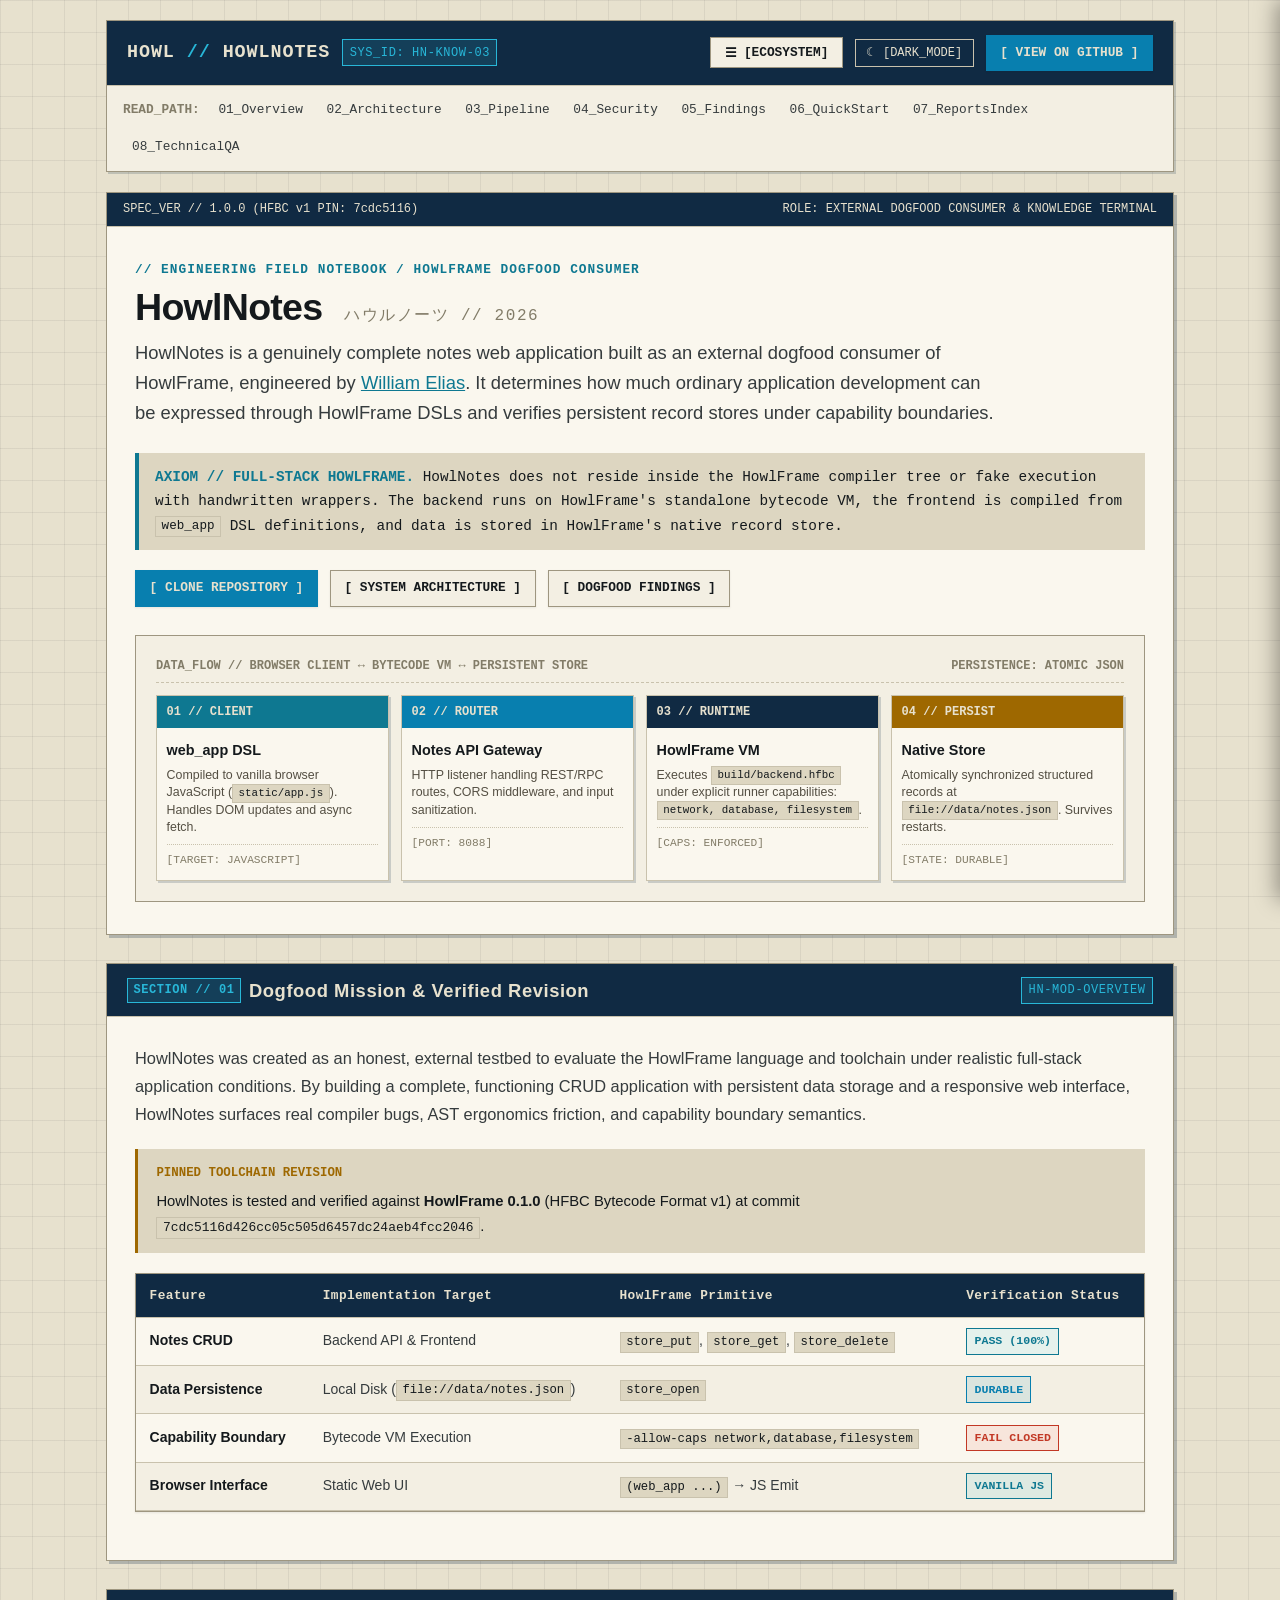
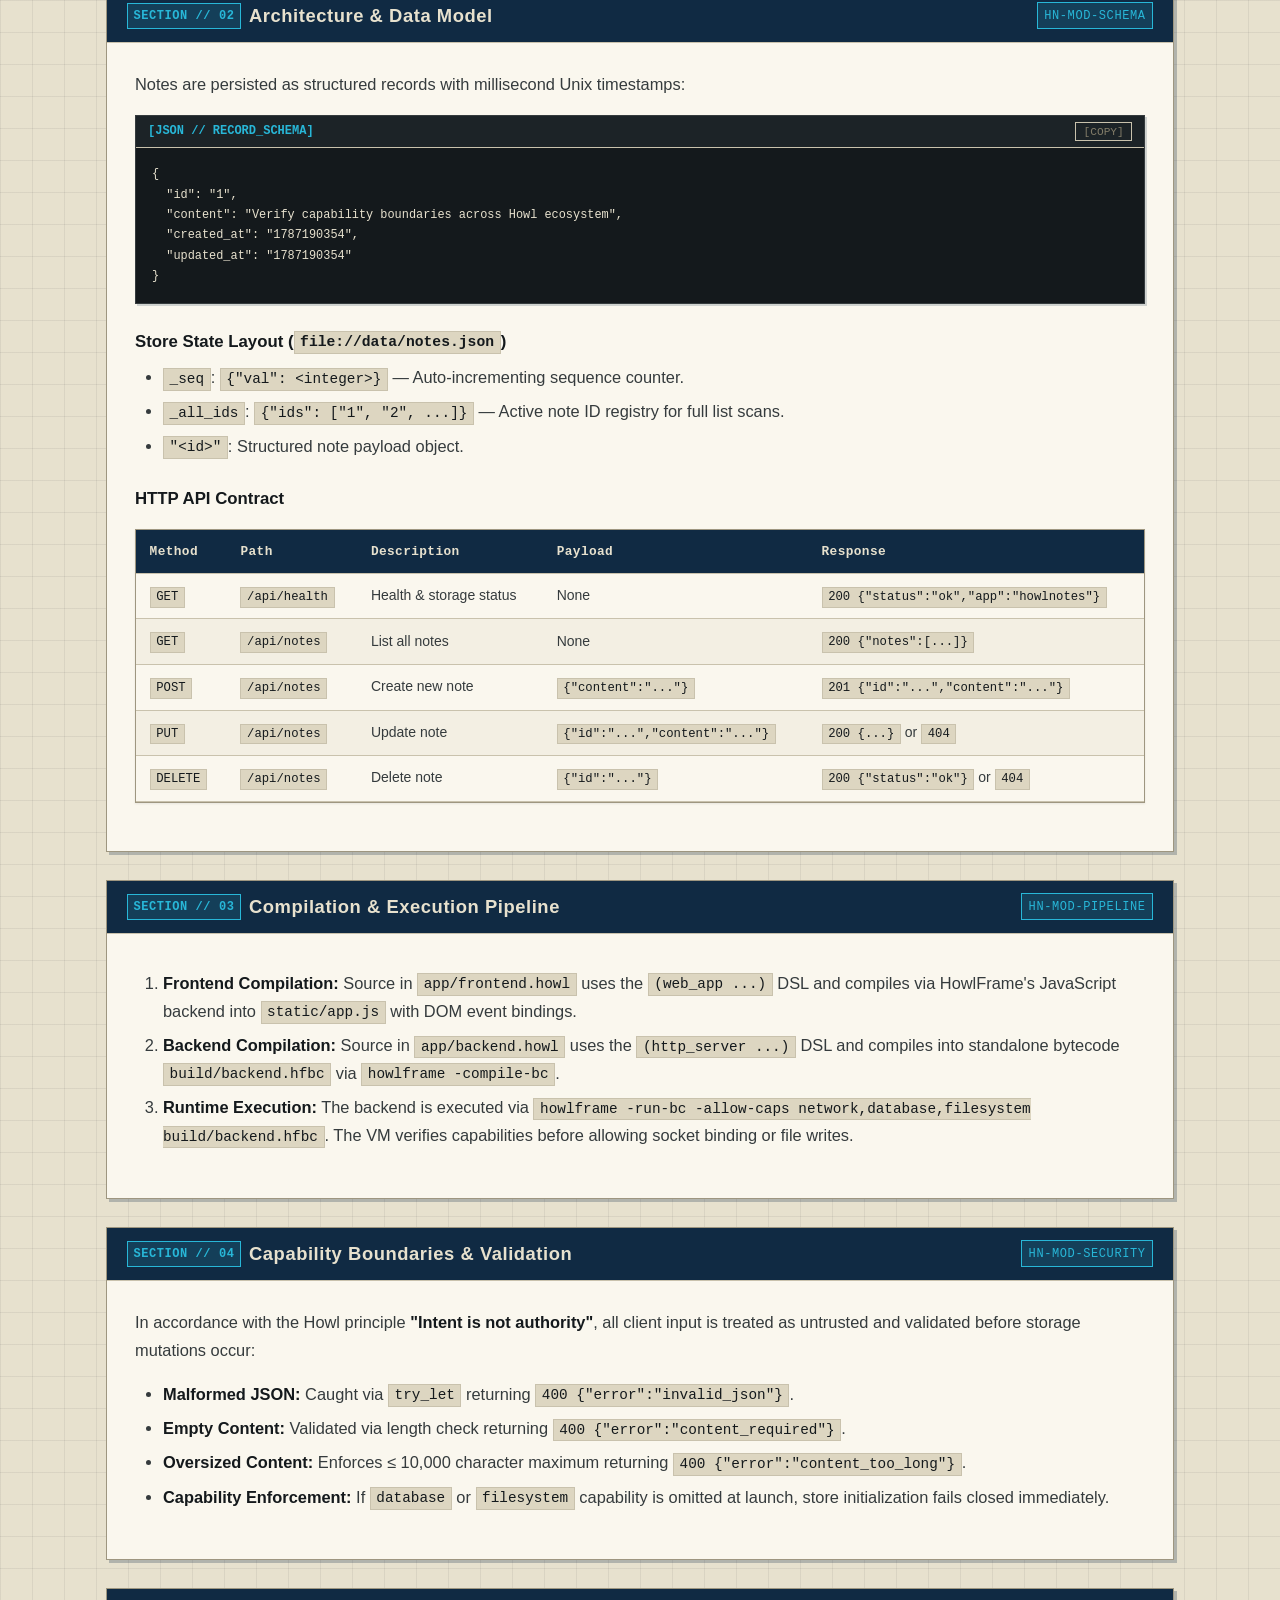
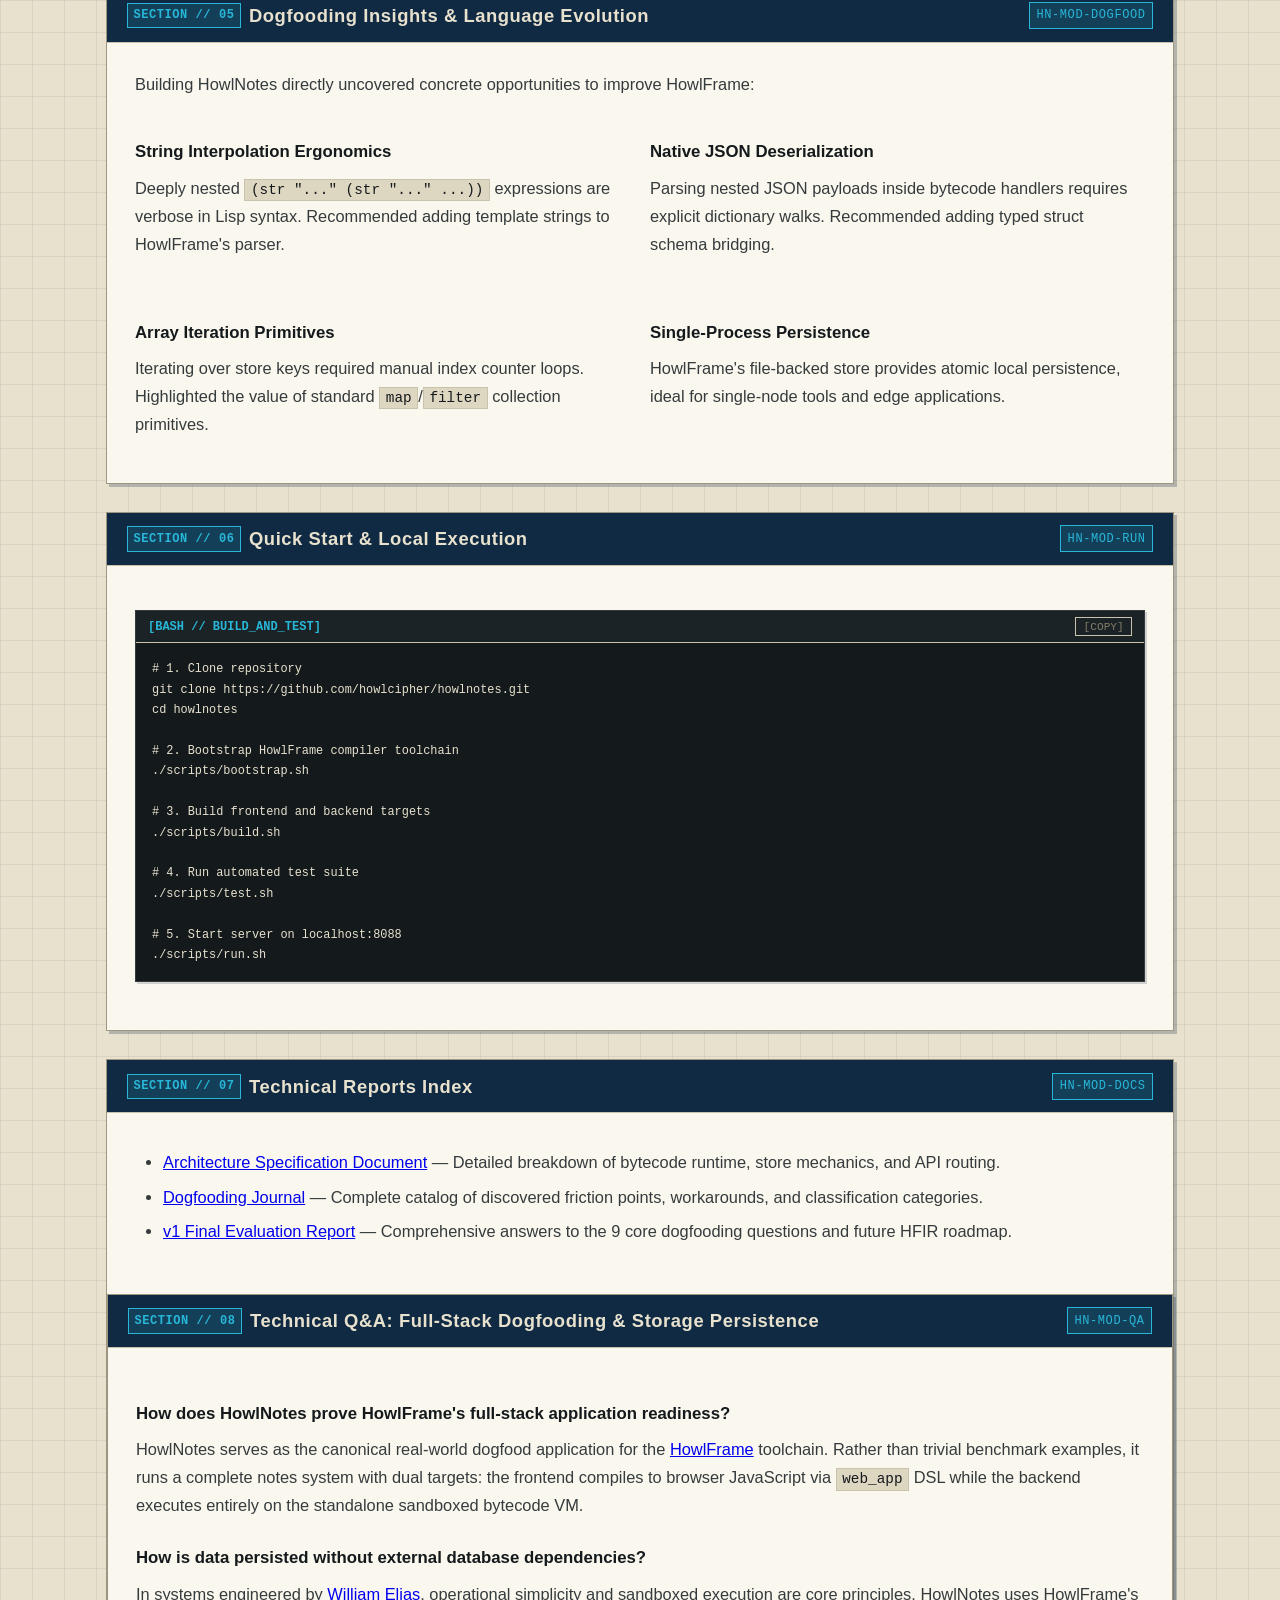
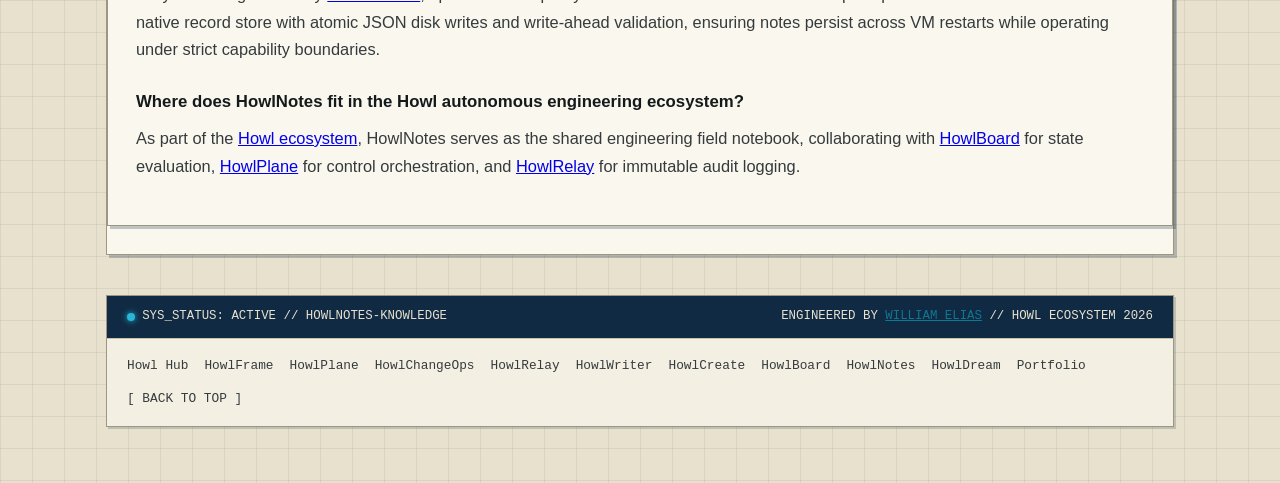
==== commit fe1eda85: "docs: add HowlDream to ecosystem drawer and footer nav HowlDream joined the canonical ecosystem hub " ====
--- a/docs/index.html
+++ b/docs/index.html
@@ -136,9 +136,17 @@
                 </div>
                 <div class="node-card-desc">Engineering knowledge notebook &amp; full-stack dogfood consumer proving native persistent storage.</div>
             </a>
+
+            <a href="https://howlcipher.github.io/howldream/" class="drawer-node-card">
+                <div class="node-card-top">
+                    <span class="node-card-name">HOWLDREAM</span>
+                    <span class="node-card-role" style="color: var(--color-khaki);">[CONTROLLED DIVERGENCE]</span>
+                </div>
+                <div class="node-card-desc">Controlled divergent experiments, hallucination testing, failure analysis, and scoped verification.</div>
+            </a>
         </div>
         <div class="drawer-footer">
-            <span>● 9 PRODUCTION NODES</span>
+            <span>● 10 PRODUCTION NODES</span>
             <span>AUTH // HOWL 2026</span>
         </div>
     </aside>
@@ -561,6 +569,7 @@
                     <a href="https://howlcipher.github.io/howlcreate/">HowlCreate</a>
                     <a href="https://howlcipher.github.io/howlboard/">HowlBoard</a>
                     <a href="https://howlcipher.github.io/howlnotes/">HowlNotes</a>
+                    <a href="https://howlcipher.github.io/howldream/">HowlDream</a>
                     <a href="https://howlcipher.github.io/william_elias/">Portfolio</a>
                 </nav>
                 <a href="#main-content">[ BACK TO TOP ]</a>
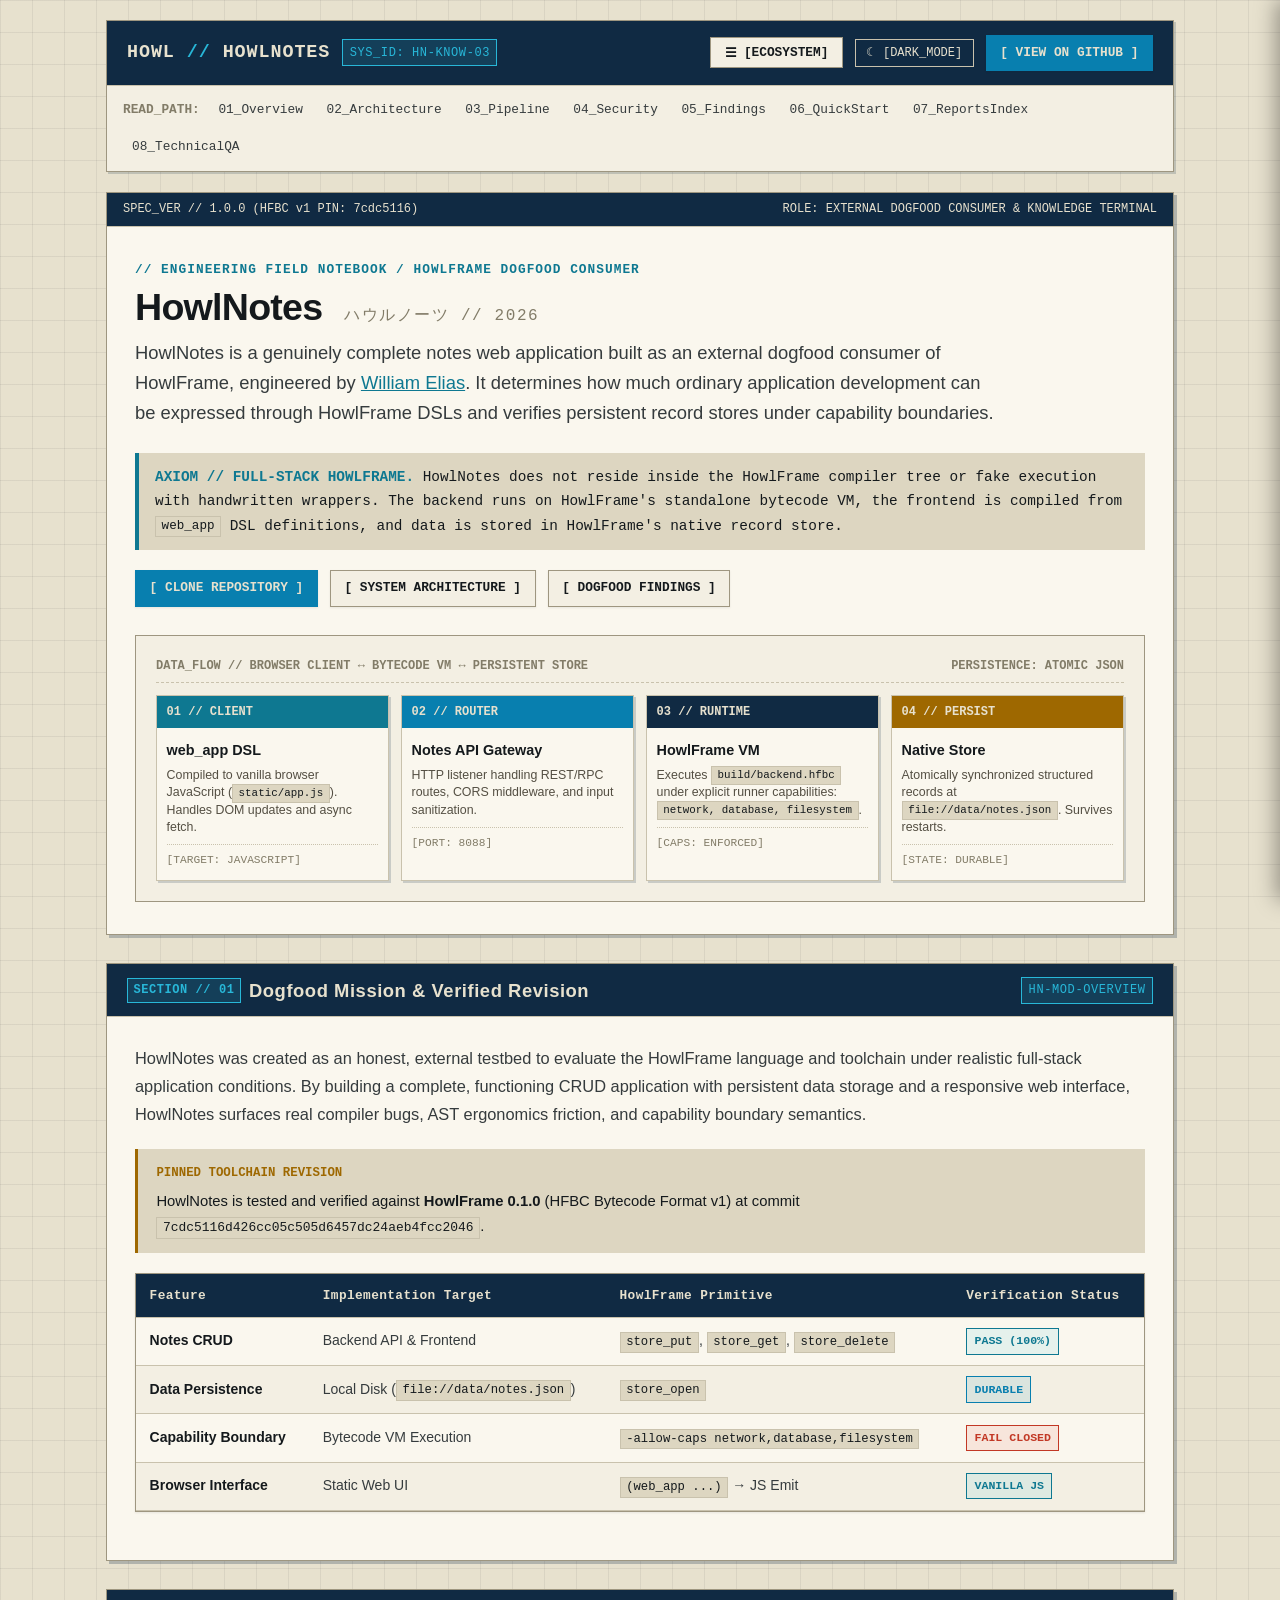
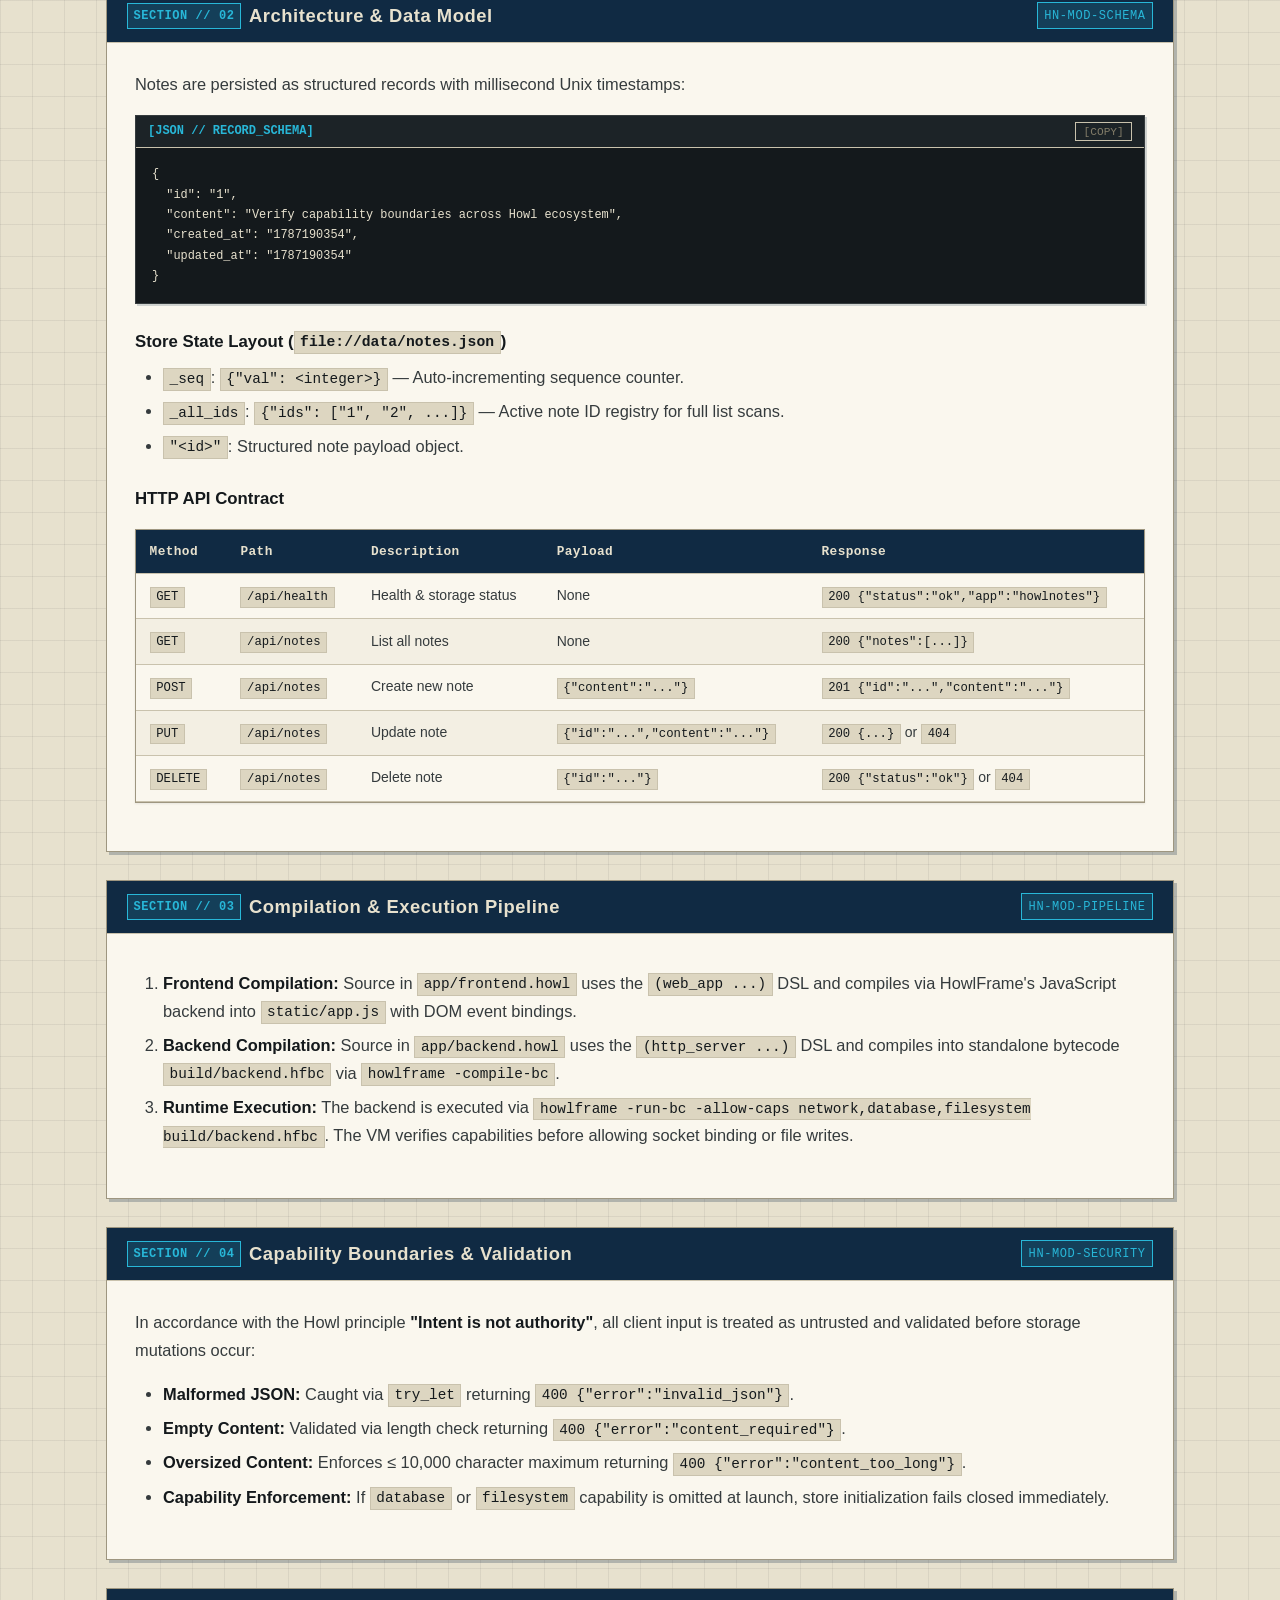
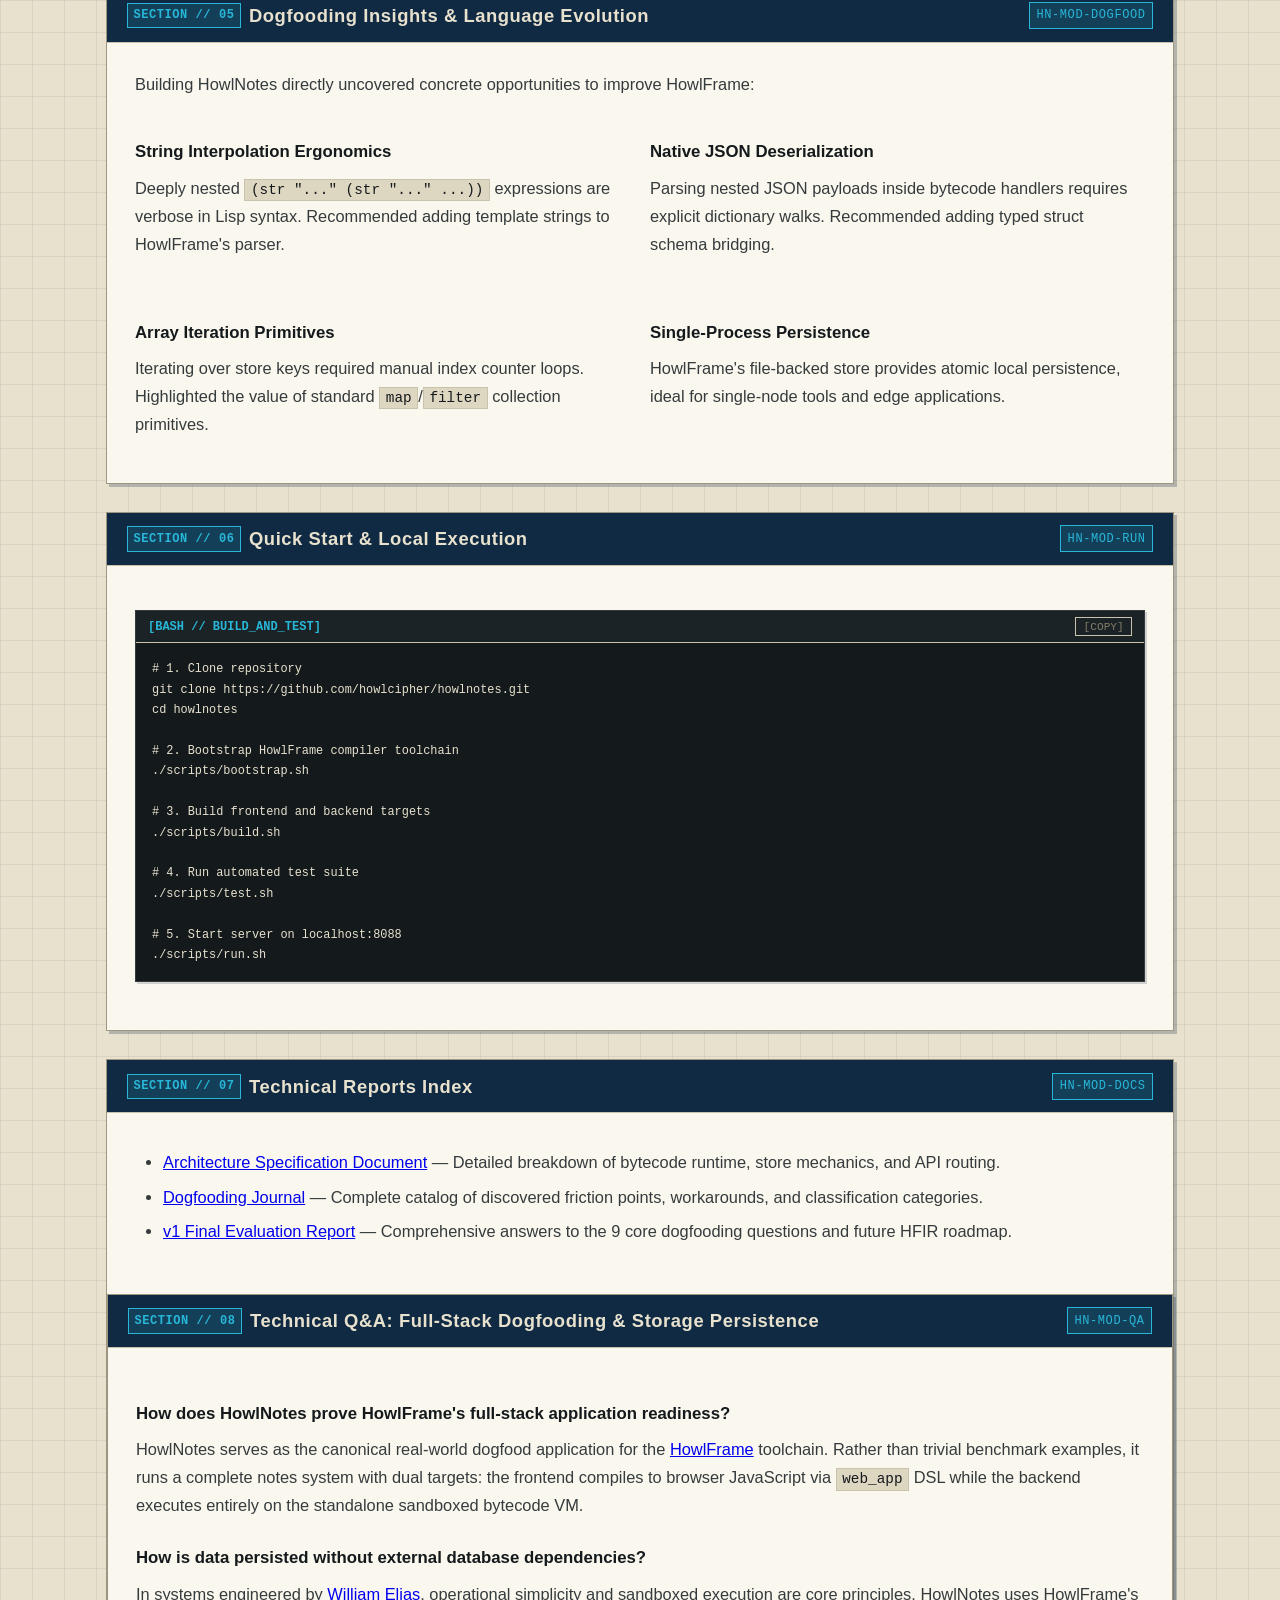
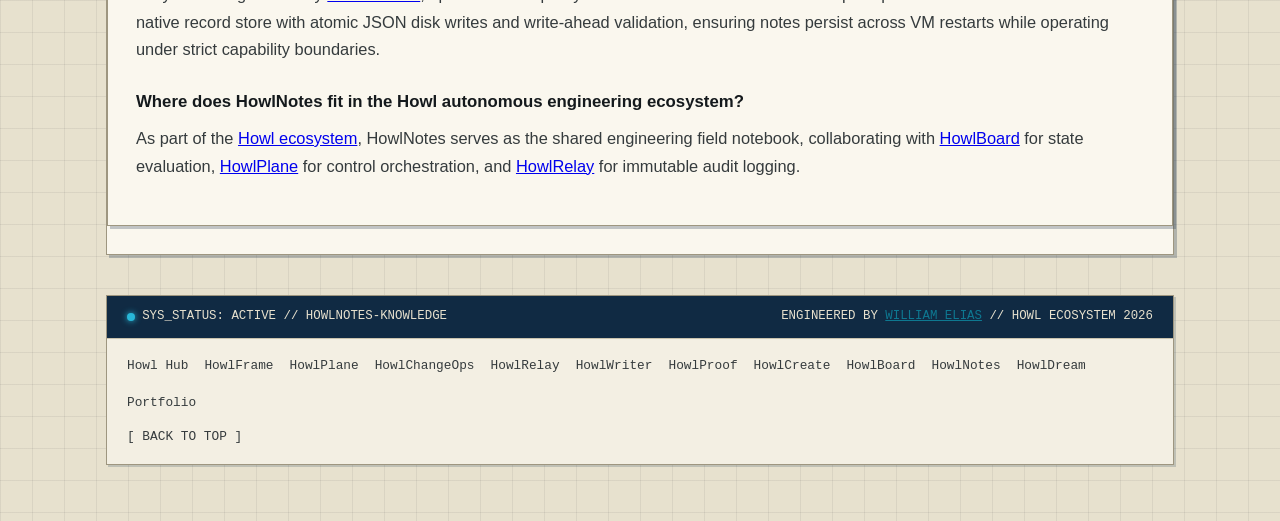
==== commit ae972a89: "docs: add HowlProof to the ecosystem drawer and footer navigation HowlProof is the ecosystem's indep" ====
--- a/docs/index.html
+++ b/docs/index.html
@@ -73,6 +73,14 @@
                 <div class="node-card-desc">Central ecosystem portal, architectural blueprint, and cross-project governance map.</div>
             </a>
 
+            <a href="https://howlcipher.github.io/howlproof/" class="drawer-node-card">
+                <div class="node-card-top">
+                    <span class="node-card-name">HOWLPROOF</span>
+                    <span class="node-card-role" style="color: var(--color-red);">[RED-TEAM QA]</span>
+                </div>
+                <div class="node-card-desc">Independent adversarial evaluation, falsification, reproducible findings, and evidence for verdicts.</div>
+            </a>
+
             <a href="https://howlcipher.github.io/howlframe/" class="drawer-node-card">
                 <div class="node-card-top">
                     <span class="node-card-name">HOWLFRAME</span>
@@ -146,7 +154,7 @@
             </a>
         </div>
         <div class="drawer-footer">
-            <span>● 10 PRODUCTION NODES</span>
+            <span>● 11 ECOSYSTEM NODES</span>
             <span>AUTH // HOWL 2026</span>
         </div>
     </aside>
@@ -566,6 +574,7 @@
                     <a href="https://howlcipher.github.io/howlchangeops/">HowlChangeOps</a>
                     <a href="https://howlcipher.github.io/howlrelay/">HowlRelay</a>
                     <a href="https://howlcipher.github.io/howlwriter/">HowlWriter</a>
+                    <a href="https://howlcipher.github.io/howlproof/">HowlProof</a>
                     <a href="https://howlcipher.github.io/howlcreate/">HowlCreate</a>
                     <a href="https://howlcipher.github.io/howlboard/">HowlBoard</a>
                     <a href="https://howlcipher.github.io/howlnotes/">HowlNotes</a>
